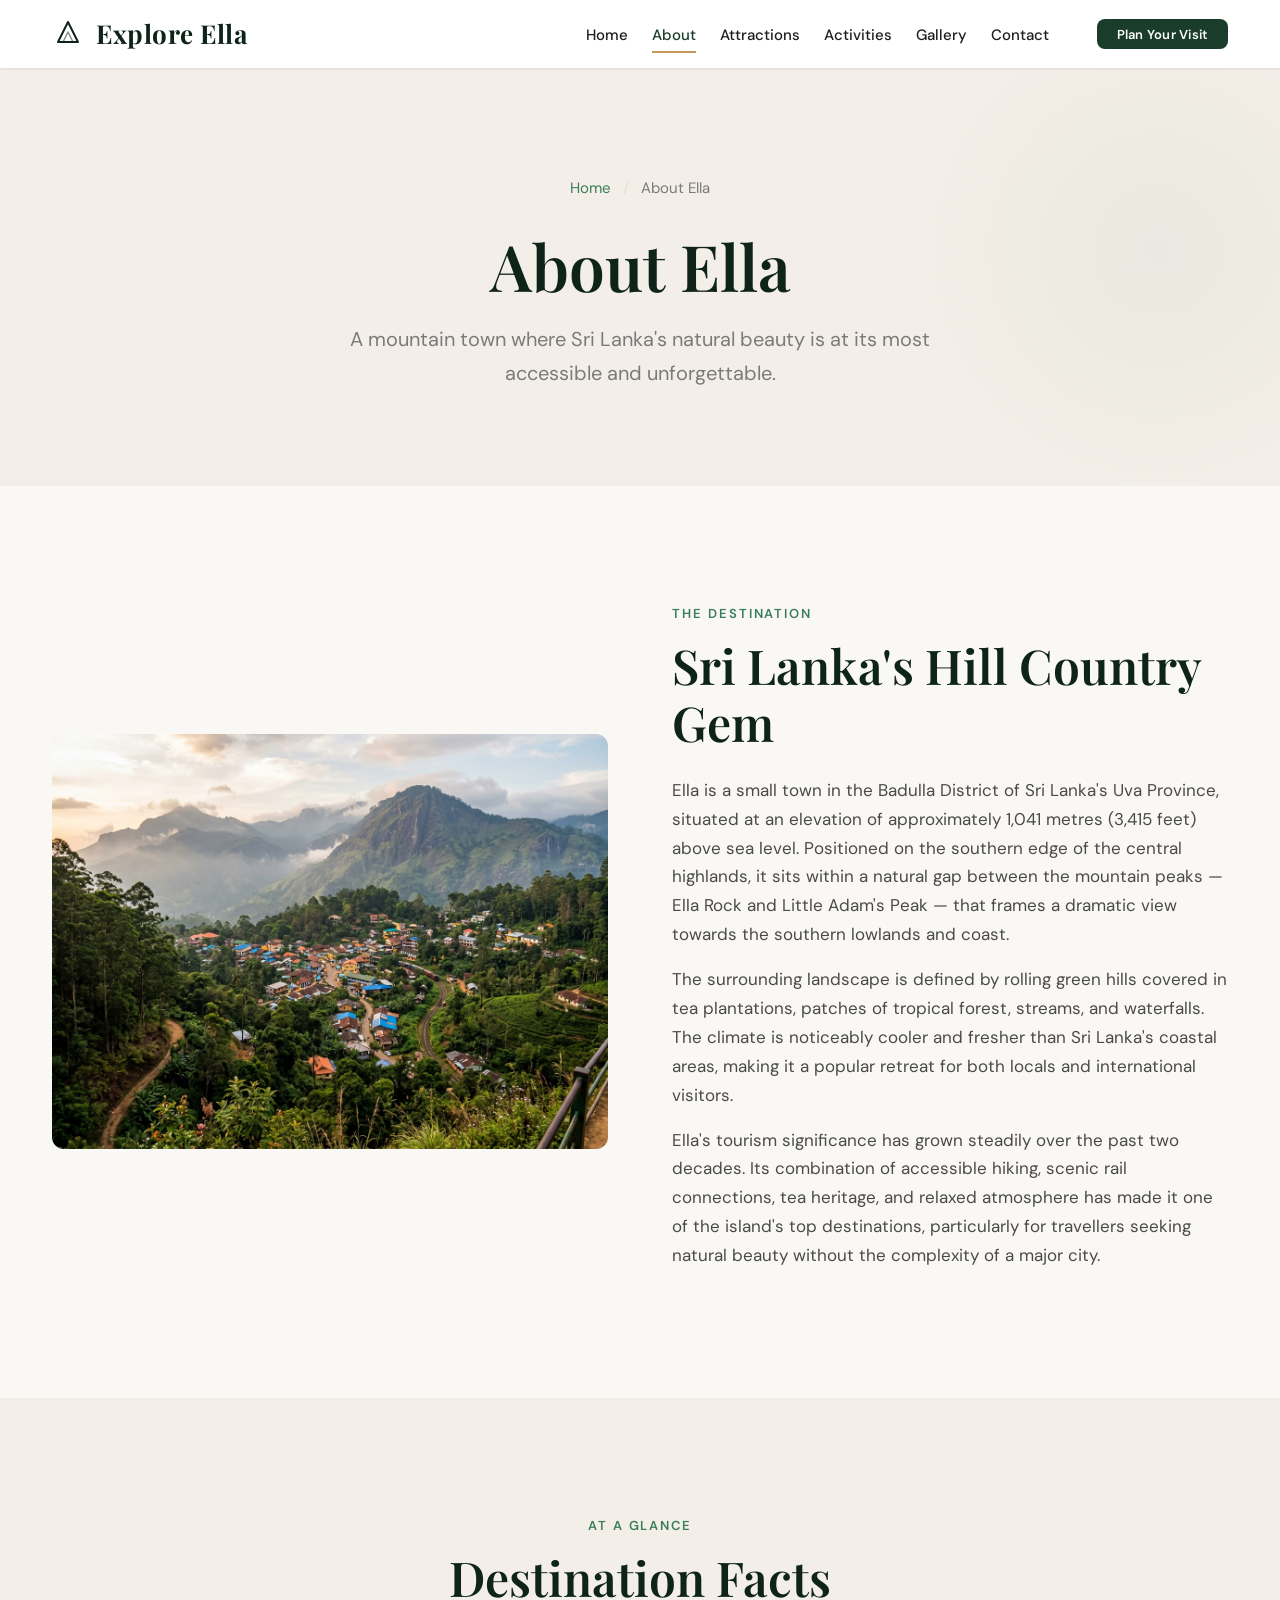
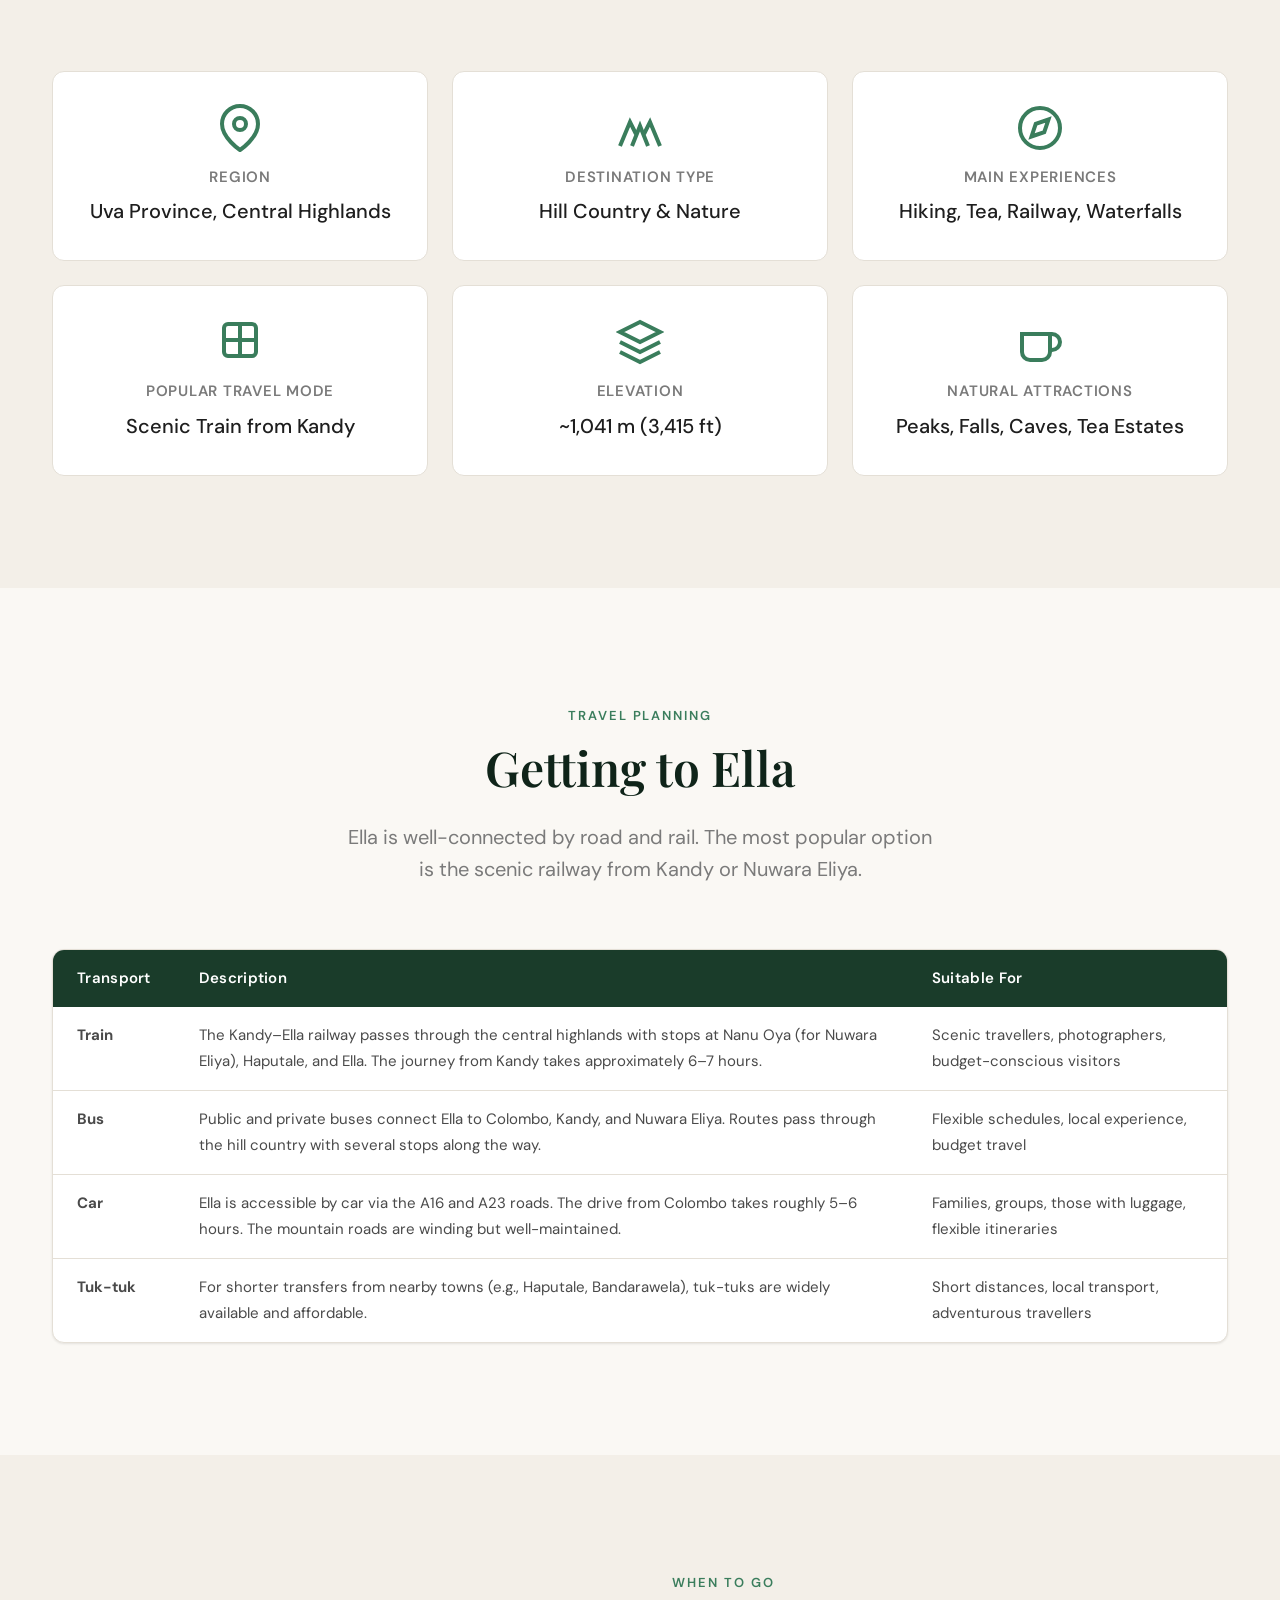
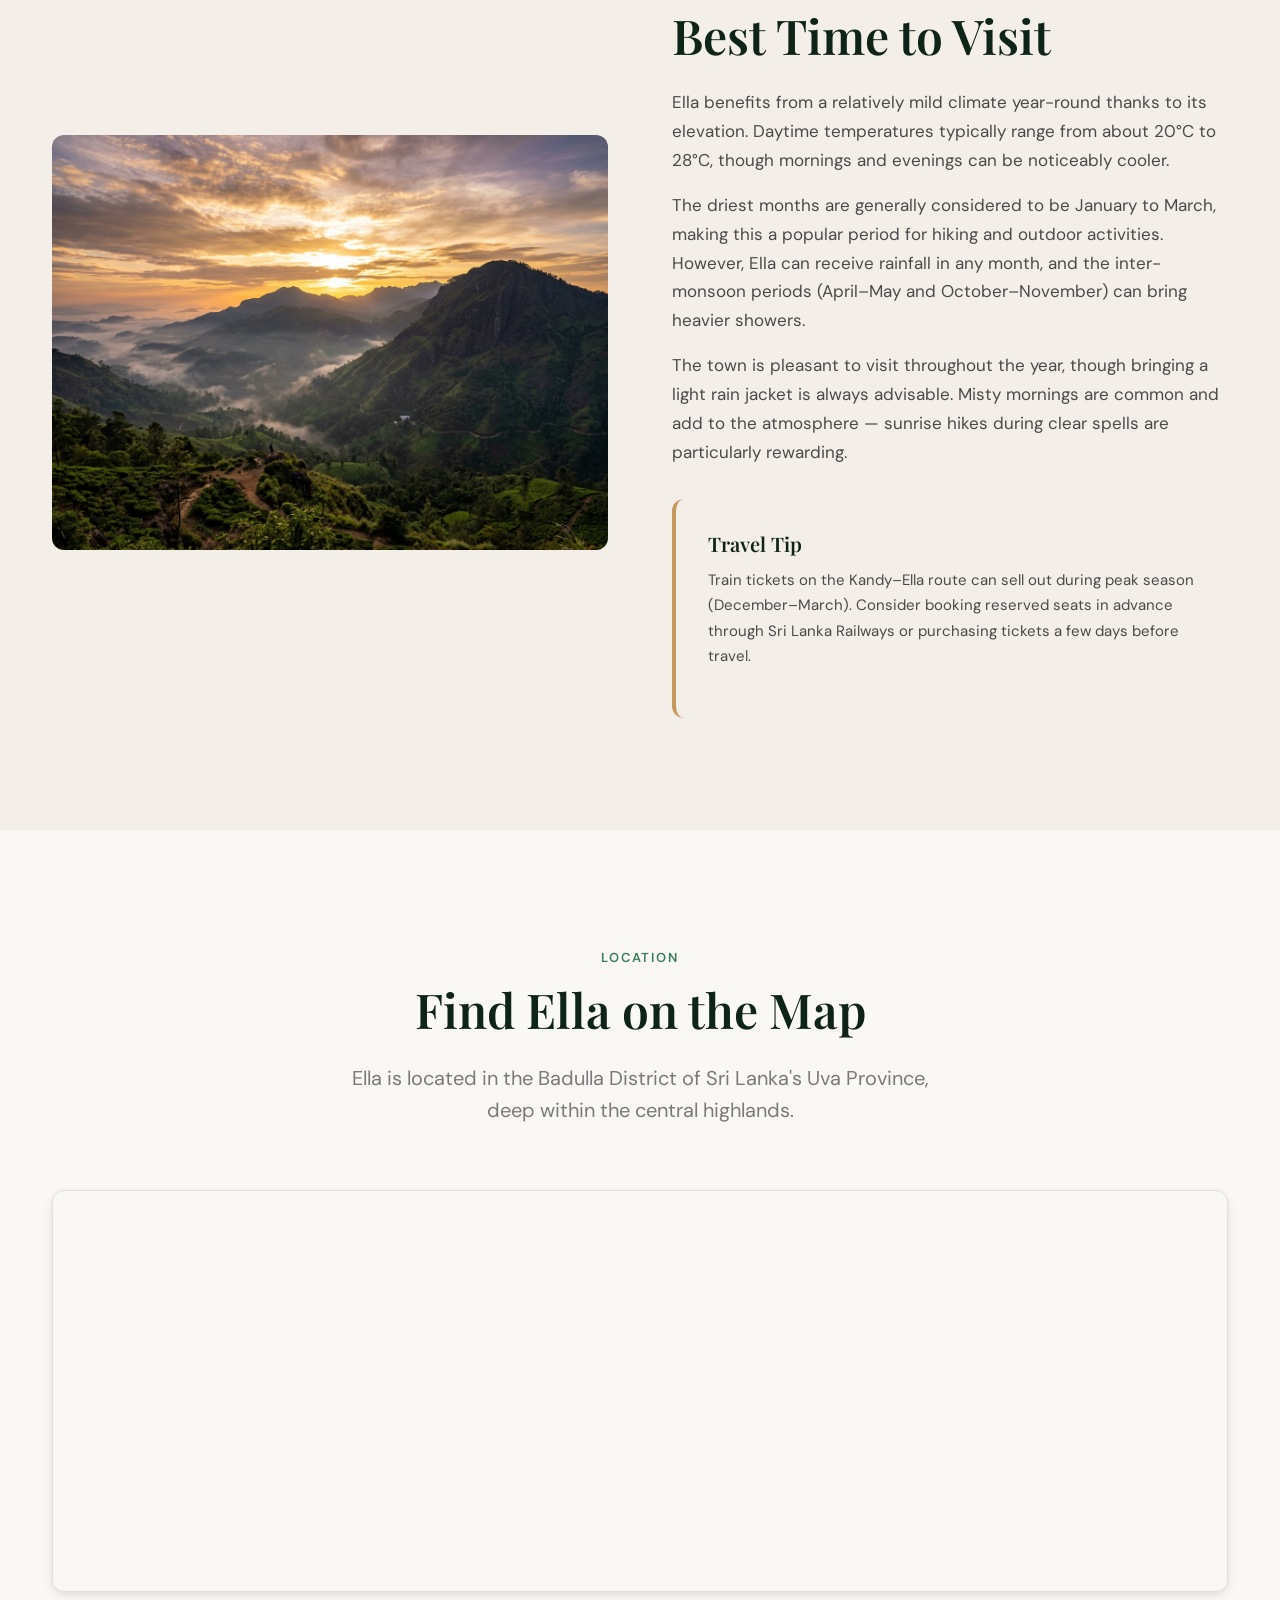
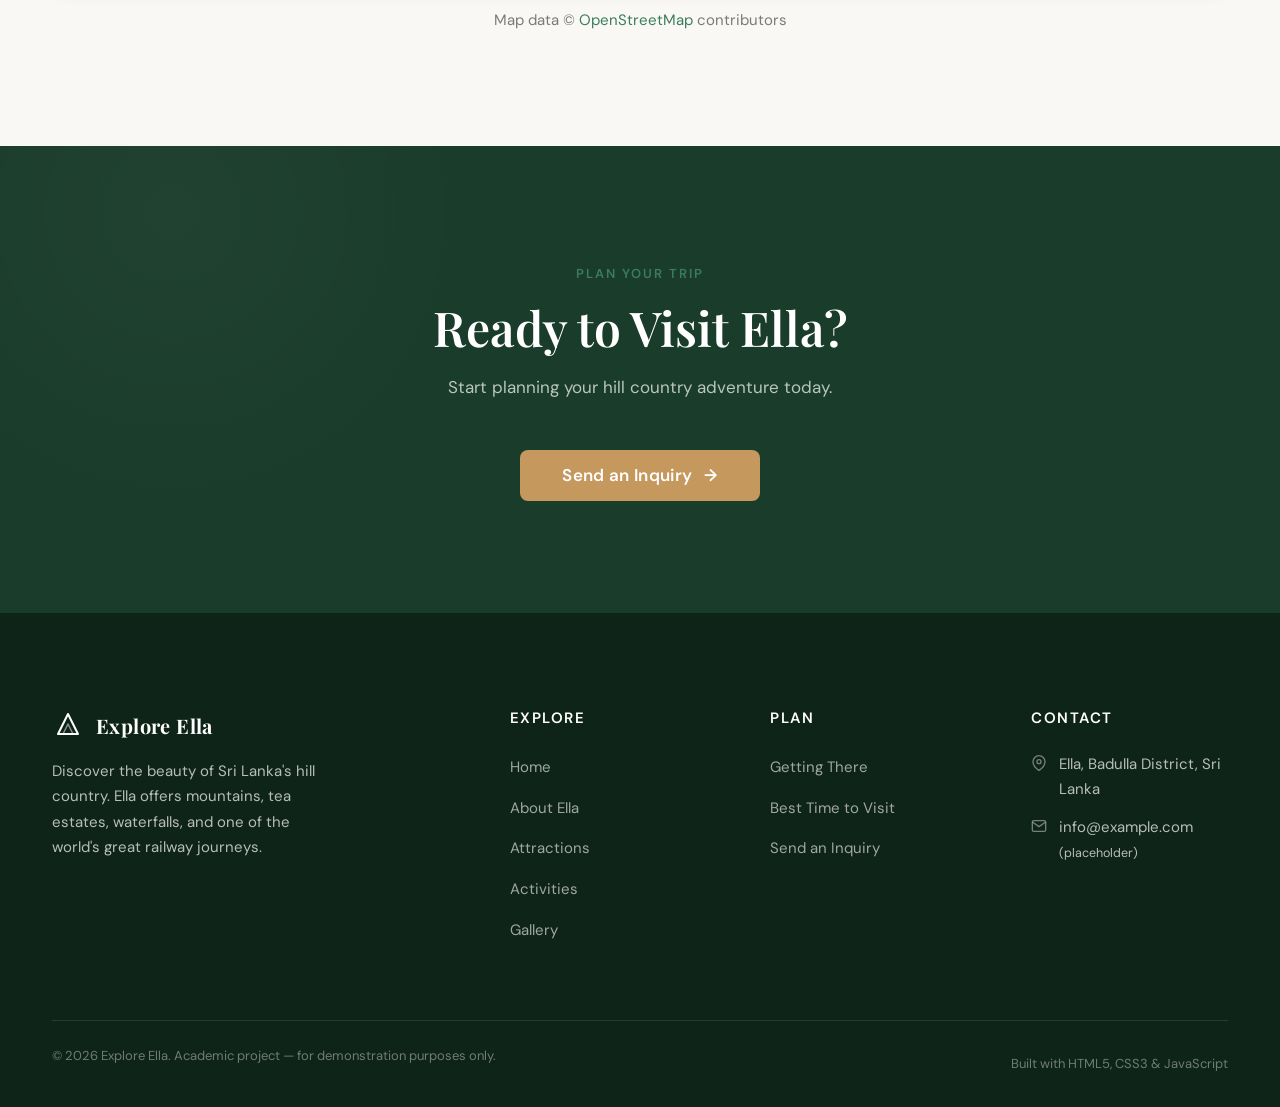
==== about.html @ 0f6ba139 "final" ====
<!DOCTYPE html>
<html lang="en">
<head>
    <meta charset="UTF-8">
    <meta name="viewport" content="width=device-width, initial-scale=1.0">
    <title>About Ella — Explore Ella</title>
    <meta name="description" content="Learn about Ella, Sri Lanka — its location in the central highlands, climate, how to get there, and what makes it one of Sri Lanka's most popular hill country destinations.">
    <meta property="og:title" content="About Ella — Explore Ella">
    <meta property="og:description" content="Discover the charm of Ella, a mountain town in Sri Lanka's Badulla District known for its tea estates, panoramic views, and rich cultural heritage.">
    <meta property="og:type" content="website">
    <link rel="icon" href="assets/favicon.svg" type="image/svg+xml">
    <link rel="stylesheet" href="css/style.css">
    <link rel="stylesheet" href="css/responsive.css">
</head>
<body>

    <a href="#main-content" class="skip-link">Skip to main content</a>

    <!-- ========== HEADER ========== -->
    <header class="site-header page-header" id="site-header">
        <div class="container">
            <div class="header-inner">
                <a href="index.html" class="logo" aria-label="Explore Ella — Home">
                    <svg class="logo-icon" viewBox="0 0 32 32" fill="none" xmlns="http://www.w3.org/2000/svg" aria-hidden="true">
                        <path d="M16 4L6 24h20L16 4z" stroke="currentColor" stroke-width="2" stroke-linejoin="round" fill="none"/>
                        <path d="M11 24l5-10 5 10" stroke="currentColor" stroke-width="1.5" stroke-linejoin="round" fill="none" opacity="0.5"/>
                    </svg>
                    Explore Ella
                </a>
                <button class="hamburger" id="hamburger" aria-label="Open menu" aria-expanded="false" aria-controls="main-nav">
                    <span></span><span></span><span></span>
                </button>
                <nav class="main-nav" id="main-nav" role="navigation" aria-label="Main navigation">
                    <ul class="nav-list">
                        <li><a href="index.html" class="nav-link">Home</a></li>
                        <li><a href="about.html" class="nav-link active">About</a></li>
                        <li><a href="attractions.html" class="nav-link">Attractions</a></li>
                        <li><a href="activities.html" class="nav-link">Activities</a></li>
                        <li><a href="gallery.html" class="nav-link">Gallery</a></li>
                        <li><a href="contact.html" class="nav-link">Contact</a></li>
                    </ul>
                    <div class="header-cta">
                        <a href="contact.html" class="btn btn--primary">Plan Your Visit</a>
                    </div>
                </nav>
                <div class="nav-overlay" id="nav-overlay"></div>
            </div>
        </div>
    </header>

    <!-- ========== PAGE HERO ========== -->
    <section class="page-hero">
        <div class="container">
            <nav class="breadcrumb" aria-label="Breadcrumb">
                <a href="index.html">Home</a>
                <span class="separator" aria-hidden="true">/</span>
                <span aria-current="page">About Ella</span>
            </nav>
            <h1>About Ella</h1>
            <p>A mountain town where Sri Lanka's natural beauty is at its most accessible and unforgettable.</p>
        </div>
    </section>

    <!-- ========== MAIN CONTENT ========== -->
    <main id="main-content">

        <!-- Introduction -->
        <section class="section" id="about-intro">
            <div class="container">
                <div class="split reveal">
                    <div class="split-image">
                        <img src="images/gallery/ella-town.jpg" alt="Ella town with colourful rooftops nestled among green hills and mountains" loading="lazy">
                    </div>
                    <div class="split-content">
                        <span class="section-label">The Destination</span>
                        <h2 class="section-title">Sri Lanka's Hill Country Gem</h2>
                        <p>Ella is a small town in the Badulla District of Sri Lanka's Uva Province, situated at an elevation of approximately 1,041 metres (3,415 feet) above sea level. Positioned on the southern edge of the central highlands, it sits within a natural gap between the mountain peaks — Ella Rock and Little Adam's Peak — that frames a dramatic view towards the southern lowlands and coast.</p>
                        <p>The surrounding landscape is defined by rolling green hills covered in tea plantations, patches of tropical forest, streams, and waterfalls. The climate is noticeably cooler and fresher than Sri Lanka's coastal areas, making it a popular retreat for both locals and international visitors.</p>
                        <p>Ella's tourism significance has grown steadily over the past two decades. Its combination of accessible hiking, scenic rail connections, tea heritage, and relaxed atmosphere has made it one of the island's top destinations, particularly for travellers seeking natural beauty without the complexity of a major city.</p>
                    </div>
                </div>
            </div>
        </section>

        <!-- Destination Facts -->
        <section class="section section--alt" id="facts">
            <div class="container">
                <div class="section-header reveal">
                    <span class="section-label">At a Glance</span>
                    <h2 class="section-title">Destination Facts</h2>
                </div>
                <div class="info-grid reveal">
                    <div class="info-card">
                        <div class="info-icon">
                            <svg viewBox="0 0 24 24" fill="none" stroke="currentColor" stroke-width="2" aria-hidden="true"><path d="M21 10c0 7-9 13-9 13s-9-6-9-13a9 9 0 0118 0z"/><circle cx="12" cy="10" r="3"/></svg>
                        </div>
                        <h4>Region</h4>
                        <p>Uva Province, Central Highlands</p>
                    </div>
                    <div class="info-card">
                        <div class="info-icon">
                            <svg viewBox="0 0 24 24" fill="none" stroke="currentColor" stroke-width="2" aria-hidden="true"><path d="M8 21l4-10 4 10"/><path d="M2 21l5-12 3 6"/><path d="M14 15l3-6 5 12"/></svg>
                        </div>
                        <h4>Destination Type</h4>
                        <p>Hill Country &amp; Nature</p>
                    </div>
                    <div class="info-card">
                        <div class="info-icon">
                            <svg viewBox="0 0 24 24" fill="none" stroke="currentColor" stroke-width="2" aria-hidden="true"><circle cx="12" cy="12" r="10"/><polygon points="16.24 7.76 14.12 14.12 7.76 16.24 9.88 9.88 16.24 7.76"/></svg>
                        </div>
                        <h4>Main Experiences</h4>
                        <p>Hiking, Tea, Railway, Waterfalls</p>
                    </div>
                    <div class="info-card">
                        <div class="info-icon">
                            <svg viewBox="0 0 24 24" fill="none" stroke="currentColor" stroke-width="2" aria-hidden="true"><rect x="4" y="3" width="16" height="16" rx="2"/><path d="M4 11h16"/><path d="M12 3v16"/></svg>
                        </div>
                        <h4>Popular Travel Mode</h4>
                        <p>Scenic Train from Kandy</p>
                    </div>
                    <div class="info-card">
                        <div class="info-icon">
                            <svg viewBox="0 0 24 24" fill="none" stroke="currentColor" stroke-width="2" aria-hidden="true"><path d="M12 2L2 7l10 5 10-5-10-5z"/><path d="M2 17l10 5 10-5"/><path d="M2 12l10 5 10-5"/></svg>
                        </div>
                        <h4>Elevation</h4>
                        <p>~1,041 m (3,415 ft)</p>
                    </div>
                    <div class="info-card">
                        <div class="info-icon">
                            <svg viewBox="0 0 24 24" fill="none" stroke="currentColor" stroke-width="2" aria-hidden="true"><path d="M17 8h1a4 4 0 110 8h-1"/><path d="M3 8h14v9a4 4 0 01-4 4H7a4 4 0 01-4-4V8z"/></svg>
                        </div>
                        <h4>Natural Attractions</h4>
                        <p>Peaks, Falls, Caves, Tea Estates</p>
                    </div>
                </div>
            </div>
        </section>

        <!-- Getting to Ella -->
        <section class="section" id="getting-there">
            <div class="container">
                <div class="section-header reveal">
                    <span class="section-label">Travel Planning</span>
                    <h2 class="section-title">Getting to Ella</h2>
                    <p class="section-subtitle">Ella is well-connected by road and rail. The most popular option is the scenic railway from Kandy or Nuwara Eliya.</p>
                </div>

                <div class="table-responsive reveal">
                    <div class="data-table">
                        <table>
                            <thead>
                                <tr>
                                    <th scope="col">Transport</th>
                                    <th scope="col">Description</th>
                                    <th scope="col">Suitable For</th>
                                </tr>
                            </thead>
                            <tbody>
                                <tr>
                                    <td><strong>Train</strong></td>
                                    <td>The Kandy–Ella railway passes through the central highlands with stops at Nanu Oya (for Nuwara Eliya), Haputale, and Ella. The journey from Kandy takes approximately 6–7 hours.</td>
                                    <td>Scenic travellers, photographers, budget-conscious visitors</td>
                                </tr>
                                <tr>
                                    <td><strong>Bus</strong></td>
                                    <td>Public and private buses connect Ella to Colombo, Kandy, and Nuwara Eliya. Routes pass through the hill country with several stops along the way.</td>
                                    <td>Flexible schedules, local experience, budget travel</td>
                                </tr>
                                <tr>
                                    <td><strong>Car</strong></td>
                                    <td>Ella is accessible by car via the A16 and A23 roads. The drive from Colombo takes roughly 5–6 hours. The mountain roads are winding but well-maintained.</td>
                                    <td>Families, groups, those with luggage, flexible itineraries</td>
                                </tr>
                                <tr>
                                    <td><strong>Tuk-tuk</strong></td>
                                    <td>For shorter transfers from nearby towns (e.g., Haputale, Bandarawela), tuk-tuks are widely available and affordable.</td>
                                    <td>Short distances, local transport, adventurous travellers</td>
                                </tr>
                            </tbody>
                        </table>
                    </div>
                </div>
            </div>
        </section>

        <!-- Best Time to Visit -->
        <section class="section section--alt" id="best-time">
            <div class="container">
                <div class="split reveal">
                    <div class="split-image">
                        <img src="images/gallery/sunrise.jpg" alt="Golden sunrise over the misty mountains of Ella" loading="lazy">
                    </div>
                    <div class="split-content">
                        <span class="section-label">When to Go</span>
                        <h2 class="section-title">Best Time to Visit</h2>
                        <p>Ella benefits from a relatively mild climate year-round thanks to its elevation. Daytime temperatures typically range from about 20°C to 28°C, though mornings and evenings can be noticeably cooler.</p>
                        <p>The driest months are generally considered to be January to March, making this a popular period for hiking and outdoor activities. However, Ella can receive rainfall in any month, and the inter-monsoon periods (April–May and October–November) can bring heavier showers.</p>
                        <p>The town is pleasant to visit throughout the year, though bringing a light rain jacket is always advisable. Misty mornings are common and add to the atmosphere — sunrise hikes during clear spells are particularly rewarding.</p>

                        <aside class="aside-box" style="margin-top: var(--space-xl);">
                            <h4>Travel Tip</h4>
                            <p>Train tickets on the Kandy–Ella route can sell out during peak season (December–March). Consider booking reserved seats in advance through Sri Lanka Railways or purchasing tickets a few days before travel.</p>
                        </aside>
                    </div>
                </div>
            </div>
        </section>

        <!-- Map Section -->
        <section class="section" id="map">
            <div class="container">
                <div class="section-header reveal">
                    <span class="section-label">Location</span>
                    <h2 class="section-title">Find Ella on the Map</h2>
                    <p class="section-subtitle">Ella is located in the Badulla District of Sri Lanka's Uva Province, deep within the central highlands.</p>
                </div>
                <div class="map-container reveal" role="img" aria-label="Interactive map showing the location of Ella, Sri Lanka">
                    <iframe
                        src="https://www.openstreetmap.org/export/embed.html?bbox=81.02%2C6.84%2C81.08%2C6.90&layer=mapnik&marker=6.8667%2C81.0466"
                        title="OpenStreetMap showing Ella, Sri Lanka"
                        loading="lazy"
                        allowfullscreen>
                    </iframe>
                </div>
                <p class="text-center" style="margin-top: var(--space-md); color: var(--color-muted); font-size: var(--fs-sm);">
                    Map data &copy; <a href="https://www.openstreetmap.org/copyright" target="_blank" rel="noopener noreferrer" style="color: var(--color-secondary);">OpenStreetMap</a> contributors
                </p>
            </div>
        </section>

        <!-- CTA -->
        <section class="section cta-section">
            <div class="container reveal">
                <span class="section-label">Plan Your Trip</span>
                <h2>Ready to Visit Ella?</h2>
                <p>Start planning your hill country adventure today.</p>
                <a href="contact.html" class="btn btn--accent btn--lg">Send an Inquiry <span class="arrow" aria-hidden="true">→</span></a>
            </div>
        </section>

    </main>

    <!-- ========== FOOTER ========== -->
    <footer class="site-footer" id="site-footer">
        <div class="container">
            <div class="footer-grid">
                <div class="footer-brand">
                    <a href="index.html" class="logo" aria-label="Explore Ella — Home">
                        <svg class="logo-icon" viewBox="0 0 32 32" fill="none" xmlns="http://www.w3.org/2000/svg" aria-hidden="true"><path d="M16 4L6 24h20L16 4z" stroke="currentColor" stroke-width="2" stroke-linejoin="round" fill="none"/><path d="M11 24l5-10 5 10" stroke="currentColor" stroke-width="1.5" stroke-linejoin="round" fill="none" opacity="0.5"/></svg>
                        Explore Ella
                    </a>
                    <p>Discover the beauty of Sri Lanka's hill country. Ella offers mountains, tea estates, waterfalls, and one of the world's great railway journeys.</p>
                </div>
                <div class="footer-nav">
                    <h4 class="footer-heading">Explore</h4>
                    <ul class="footer-links">
                        <li><a href="index.html">Home</a></li>
                        <li><a href="about.html">About Ella</a></li>
                        <li><a href="attractions.html">Attractions</a></li>
                        <li><a href="activities.html">Activities</a></li>
                        <li><a href="gallery.html">Gallery</a></li>
                    </ul>
                </div>
                <div class="footer-nav">
                    <h4 class="footer-heading">Plan</h4>
                    <ul class="footer-links">
                        <li><a href="about.html#getting-there">Getting There</a></li>
                        <li><a href="about.html#best-time">Best Time to Visit</a></li>
                        <li><a href="contact.html">Send an Inquiry</a></li>
                    </ul>
                </div>
                <div class="footer-contact-section">
                    <h4 class="footer-heading">Contact</h4>
                    <ul class="footer-contact">
                        <li>
                            <svg viewBox="0 0 24 24" fill="none" stroke="currentColor" stroke-width="2" aria-hidden="true"><path d="M21 10c0 7-9 13-9 13s-9-6-9-13a9 9 0 0118 0z"/><circle cx="12" cy="10" r="3"/></svg>
                            <span>Ella, Badulla District, Sri Lanka</span>
                        </li>
                        <li>
                            <svg viewBox="0 0 24 24" fill="none" stroke="currentColor" stroke-width="2" aria-hidden="true"><path d="M4 4h16c1.1 0 2 .9 2 2v12c0 1.1-.9 2-2 2H4c-1.1 0-2-.9-2-2V6c0-1.1.9-2 2-2z"/><polyline points="22,6 12,13 2,6"/></svg>
                            <span>info@example.com <br><small>(placeholder)</small></span>
                        </li>
                    </ul>
                </div>
            </div>
            <div class="footer-bottom">
                <p>&copy; <span id="current-year"></span> Explore Ella. Academic project — for demonstration purposes only.</p>
                <p>Built with HTML5, CSS3 &amp; JavaScript</p>
            </div>
        </div>
    </footer>

    <script src="js/script.js"></script>
</body>
</html>
---- css/style.css ----
/* ========================================
   EXPLORE ELLA — Design System & Styles
   A premium tourism website for Ella, Sri Lanka
   ======================================== */

/* --- Google Fonts --- */
@import url('https://fonts.googleapis.com/css2?family=DM+Sans:ital,opsz,wght@0,9..40,300;0,9..40,400;0,9..40,500;0,9..40,600;0,9..40,700;1,9..40,400&family=Playfair+Display:wght@400;500;600;700&display=swap');

/* --- Design Tokens --- */
:root {
    /* Colors — Sri Lankan nature palette */
    --color-primary: #1a3c2a;
    --color-primary-light: #2d5e42;
    --color-primary-dark: #0f2419;
    --color-secondary: #3a7d5c;
    --color-accent: #c5985e;
    --color-accent-light: #dbb88a;
    --color-background: #faf8f4;
    --color-surface: #ffffff;
    --color-surface-alt: #f3efe8;
    --color-text: #1e1e1e;
    --color-text-light: #4a4a4a;
    --color-muted: #7a7a7a;
    --color-border: #e4dfd6;
    --color-hero-overlay: rgba(15, 36, 25, 0.55);
    --color-dark-section: #1a2e23;
    --color-success: #2d8659;
    --color-error: #c0392b;

    /* Typography */
    --font-body: 'DM Sans', -apple-system, BlinkMacSystemFont, 'Segoe UI', sans-serif;
    --font-display: 'Playfair Display', Georgia, 'Times New Roman', serif;

    /* Font Sizes — fluid scale */
    --fs-xs: clamp(0.75rem, 0.7rem + 0.25vw, 0.8125rem);
    --fs-sm: clamp(0.8125rem, 0.76rem + 0.27vw, 0.9375rem);
    --fs-base: clamp(0.9375rem, 0.88rem + 0.3vw, 1.0625rem);
    --fs-md: clamp(1.0625rem, 0.98rem + 0.4vw, 1.25rem);
    --fs-lg: clamp(1.25rem, 1.1rem + 0.75vw, 1.625rem);
    --fs-xl: clamp(1.5rem, 1.2rem + 1.5vw, 2.25rem);
    --fs-2xl: clamp(1.875rem, 1.4rem + 2.3vw, 3rem);
    --fs-3xl: clamp(2.25rem, 1.6rem + 3.2vw, 4rem);
    --fs-hero: clamp(2.5rem, 1.8rem + 3.5vw, 5rem);

    /* Spacing */
    --space-xs: 0.5rem;
    --space-sm: 0.75rem;
    --space-md: 1rem;
    --space-lg: 1.5rem;
    --space-xl: 2rem;
    --space-2xl: 3rem;
    --space-3xl: 4rem;
    --space-4xl: 6rem;
    --space-section: clamp(4rem, 3rem + 5vw, 8rem);

    /* Layout */
    --container-max: 1240px;
    --container-narrow: 800px;
    --header-height: 80px;

    /* Borders & Radius */
    --radius-sm: 4px;
    --radius-md: 8px;
    --radius-lg: 12px;
    --radius-xl: 20px;
    --radius-full: 50%;

    /* Shadows */
    --shadow-sm: 0 1px 3px rgba(0,0,0,0.06), 0 1px 2px rgba(0,0,0,0.04);
    --shadow-md: 0 4px 12px rgba(0,0,0,0.07), 0 2px 4px rgba(0,0,0,0.04);
    --shadow-lg: 0 10px 30px rgba(0,0,0,0.08), 0 4px 8px rgba(0,0,0,0.04);
    --shadow-xl: 0 20px 50px rgba(0,0,0,0.1), 0 8px 16px rgba(0,0,0,0.05);

    /* Transitions */
    --transition-fast: 0.15s ease;
    --transition-base: 0.3s ease;
    --transition-slow: 0.5s ease;
}

/* --- Reset & Base --- */
*,
*::before,
*::after {
    box-sizing: border-box;
    margin: 0;
    padding: 0;
}

html {
    scroll-behavior: smooth;
    -webkit-text-size-adjust: 100%;
}

body {
    font-family: var(--font-body);
    font-size: var(--fs-base);
    line-height: 1.7;
    color: var(--color-text);
    background-color: var(--color-background);
    -webkit-font-smoothing: antialiased;
    -moz-osx-font-smoothing: grayscale;
    overflow-x: hidden;
}

img {
    max-width: 100%;
    height: auto;
    display: block;
}

a {
    color: inherit;
    text-decoration: none;
    transition: color var(--transition-fast);
}

ul, ol {
    list-style: none;
}

button {
    font: inherit;
    cursor: pointer;
    border: none;
    background: none;
    color: inherit;
}

input, select, textarea {
    font: inherit;
    color: inherit;
}

table {
    border-collapse: collapse;
    width: 100%;
}

/* Focus styles */
:focus-visible {
    outline: 2px solid var(--color-secondary);
    outline-offset: 3px;
    border-radius: var(--radius-sm);
}

/* Skip to content link */
.skip-link {
    position: absolute;
    top: -100%;
    left: var(--space-md);
    background: var(--color-primary);
    color: #fff;
    padding: var(--space-sm) var(--space-lg);
    border-radius: var(--radius-md);
    z-index: 10000;
    font-weight: 600;
    transition: top var(--transition-fast);
}

.skip-link:focus {
    top: var(--space-md);
}

/* --- Layout Utilities --- */
.container {
    max-width: var(--container-max);
    margin: 0 auto;
    padding: 0 var(--space-xl);
}

.container--narrow {
    max-width: var(--container-narrow);
}

.section {
    padding: var(--space-section) 0;
}

.section--dark {
    background-color: var(--color-dark-section);
    color: #fff;
}

.section--alt {
    background-color: var(--color-surface-alt);
}

.section-label {
    display: inline-block;
    font-size: var(--fs-xs);
    font-weight: 600;
    letter-spacing: 0.15em;
    text-transform: uppercase;
    color: var(--color-secondary);
    margin-bottom: var(--space-sm);
}

.section--dark .section-label {
    color: var(--color-accent-light);
}

.section-title {
    font-family: var(--font-display);
    font-size: var(--fs-2xl);
    font-weight: 600;
    line-height: 1.2;
    margin-bottom: var(--space-lg);
    color: var(--color-primary-dark);
}

.section--dark .section-title {
    color: #fff;
}

.section-subtitle {
    font-size: var(--fs-md);
    color: var(--color-muted);
    max-width: 600px;
    line-height: 1.6;
}

.section--dark .section-subtitle {
    color: rgba(255,255,255,0.7);
}

.section-header {
    text-align: center;
    margin-bottom: var(--space-3xl);
}

.section-header .section-subtitle {
    margin: 0 auto;
}

/* --- Typography --- */
h1, h2, h3, h4, h5, h6 {
    font-family: var(--font-display);
    font-weight: 600;
    line-height: 1.25;
    color: var(--color-primary-dark);
}

h1 { font-size: var(--fs-3xl); }
h2 { font-size: var(--fs-2xl); }
h3 { font-size: var(--fs-xl); }
h4 { font-size: var(--fs-lg); }

p {
    margin-bottom: var(--space-md);
}

p:last-child {
    margin-bottom: 0;
}

.text-center { text-align: center; }

/* --- Buttons --- */
.btn {
    display: inline-flex;
    align-items: center;
    justify-content: center;
    gap: var(--space-sm);
    padding: 0.85em 2em;
    font-size: var(--fs-sm);
    font-weight: 600;
    letter-spacing: 0.02em;
    border-radius: var(--radius-md);
    transition: all var(--transition-base);
    white-space: nowrap;
    text-align: center;
    line-height: 1;
}

.btn--primary {
    background-color: var(--color-primary);
    color: #fff;
}

.btn--primary:hover,
.btn--primary:focus-visible {
    background-color: var(--color-primary-light);
    transform: translateY(-1px);
    box-shadow: var(--shadow-md);
}

.btn--secondary {
    background-color: transparent;
    color: #fff;
    border: 1.5px solid rgba(255,255,255,0.5);
}

.btn--secondary:hover,
.btn--secondary:focus-visible {
    background-color: rgba(255,255,255,0.12);
    border-color: #fff;
}

.btn--outline {
    background-color: transparent;
    color: var(--color-primary);
    border: 1.5px solid var(--color-primary);
}

.btn--outline:hover,
.btn--outline:focus-visible {
    background-color: var(--color-primary);
    color: #fff;
    transform: translateY(-1px);
    box-shadow: var(--shadow-md);
}

.btn--accent {
    background-color: var(--color-accent);
    color: #fff;
}

.btn--accent:hover,
.btn--accent:focus-visible {
    background-color: var(--color-accent-light);
    color: var(--color-primary-dark);
    transform: translateY(-1px);
}

.btn--lg {
    padding: 1em 2.5em;
    font-size: var(--fs-base);
}

.btn-group {
    display: flex;
    gap: var(--space-md);
    flex-wrap: wrap;
}

/* Arrow icon in button */
.btn .arrow {
    transition: transform var(--transition-fast);
}

.btn:hover .arrow {
    transform: translateX(3px);
}

/* ========================================
   HEADER / NAVIGATION
   ======================================== */

.site-header {
    position: fixed;
    top: 0;
    left: 0;
    right: 0;
    z-index: 1000;
    padding: var(--space-lg) 0;
    transition: all var(--transition-base);
}

.site-header.scrolled {
    background-color: rgba(255, 255, 255, 0.97);
    backdrop-filter: blur(10px);
    -webkit-backdrop-filter: blur(10px);
    padding: var(--space-sm) 0;
    box-shadow: var(--shadow-sm);
}

.header-inner {
    display: flex;
    align-items: center;
    justify-content: space-between;
}

/* Logo */
.logo {
    display: flex;
    align-items: center;
    gap: var(--space-sm);
    font-family: var(--font-display);
    font-size: var(--fs-lg);
    font-weight: 700;
    color: #fff;
    letter-spacing: 0.02em;
    z-index: 1001;
}

.logo-icon {
    width: 32px;
    height: 32px;
}

.scrolled .logo {
    color: var(--color-primary-dark);
}

/* Page header - for non-home pages */
.page-header .logo {
    color: var(--color-primary-dark);
}

.page-header {
    background-color: rgba(255, 255, 255, 0.97);
    backdrop-filter: blur(10px);
    padding: var(--space-sm) 0;
    box-shadow: var(--shadow-sm);
}

.page-header .nav-link {
    color: var(--color-text);
}

.page-header .nav-link:hover,
.page-header .nav-link.active {
    color: var(--color-primary);
}

.page-header .hamburger span {
    background-color: var(--color-text);
}

.page-header .header-cta .btn--primary {
    background-color: var(--color-primary);
}

/* Navigation */
.main-nav {
    display: flex;
    align-items: center;
    gap: var(--space-xl);
}

.nav-list {
    display: flex;
    gap: var(--space-lg);
    align-items: center;
}

.nav-link {
    font-size: var(--fs-sm);
    font-weight: 500;
    color: rgba(255,255,255,0.85);
    transition: color var(--transition-fast);
    position: relative;
    padding: var(--space-xs) 0;
}

.nav-link::after {
    content: '';
    position: absolute;
    bottom: 0;
    left: 0;
    width: 0;
    height: 2px;
    background-color: var(--color-accent);
    transition: width var(--transition-base);
}

.nav-link:hover::after,
.nav-link.active::after {
    width: 100%;
}

.nav-link:hover,
.nav-link.active {
    color: #fff;
}

.scrolled .nav-link {
    color: var(--color-text);
}

.scrolled .nav-link:hover,
.scrolled .nav-link.active {
    color: var(--color-primary);
}

.scrolled .nav-link::after {
    background-color: var(--color-primary);
}

/* Header CTA */
.header-cta {
    margin-left: var(--space-md);
}

.header-cta .btn--primary {
    padding: 0.65em 1.5em;
    font-size: var(--fs-xs);
}

/* Hamburger */
.hamburger {
    display: none;
    flex-direction: column;
    gap: 5px;
    width: 28px;
    padding: 4px 0;
    z-index: 1001;
    background: none;
    border: none;
    cursor: pointer;
}

.hamburger span {
    display: block;
    width: 100%;
    height: 2px;
    background-color: #fff;
    border-radius: 2px;
    transition: all var(--transition-base);
    transform-origin: center;
}

.scrolled .hamburger span {
    background-color: var(--color-text);
}

.hamburger.active span:nth-child(1) {
    transform: rotate(45deg) translate(5px, 5px);
}

.hamburger.active span:nth-child(2) {
    opacity: 0;
}

.hamburger.active span:nth-child(3) {
    transform: rotate(-45deg) translate(5px, -5px);
}

/* Mobile overlay */
.nav-overlay {
    display: none;
}

/* ========================================
   HERO SECTION
   ======================================== */

.hero {
    position: relative;
    min-height: 100vh;
    display: flex;
    align-items: center;
    justify-content: center;
    overflow: hidden;
}

.hero-bg {
    position: absolute;
    inset: 0;
    z-index: 0;
}

.hero-bg img {
    width: 100%;
    height: 100%;
    object-fit: cover;
}

.hero-overlay {
    position: absolute;
    inset: 0;
    background: linear-gradient(
        to bottom,
        rgba(15, 36, 25, 0.35) 0%,
        rgba(15, 36, 25, 0.55) 50%,
        rgba(15, 36, 25, 0.75) 100%
    );
    z-index: 1;
}

.hero-content {
    position: relative;
    z-index: 2;
    text-align: center;
    color: #fff;
    max-width: 800px;
    padding: var(--space-xl);
}

.hero-label {
    display: inline-block;
    font-size: var(--fs-xs);
    font-weight: 600;
    letter-spacing: 0.25em;
    text-transform: uppercase;
    color: var(--color-accent-light);
    margin-bottom: var(--space-lg);
    opacity: 0;
    animation: fadeUp 0.8s ease 0.3s forwards;
}

.hero-title {
    font-family: var(--font-display);
    font-size: var(--fs-hero);
    font-weight: 700;
    line-height: 1.1;
    letter-spacing: -0.01em;
    margin-bottom: var(--space-lg);
    color: #fff;
    opacity: 0;
    animation: fadeUp 0.8s ease 0.5s forwards;
}

.hero-tagline {
    font-family: var(--font-display);
    font-size: var(--fs-xl);
    font-weight: 400;
    font-style: italic;
    color: rgba(255,255,255,0.85);
    margin-bottom: var(--space-lg);
    opacity: 0;
    animation: fadeUp 0.8s ease 0.7s forwards;
}

.hero-description {
    font-size: var(--fs-md);
    color: rgba(255,255,255,0.75);
    max-width: 550px;
    margin: 0 auto var(--space-2xl);
    line-height: 1.7;
    opacity: 0;
    animation: fadeUp 0.8s ease 0.9s forwards;
}

.hero .btn-group {
    justify-content: center;
    opacity: 0;
    animation: fadeUp 0.8s ease 1.1s forwards;
}

/* Scroll indicator */
.scroll-indicator {
    position: absolute;
    bottom: 2rem;
    left: 50%;
    transform: translateX(-50%);
    z-index: 2;
    display: flex;
    flex-direction: column;
    align-items: center;
    gap: var(--space-sm);
    color: rgba(255,255,255,0.5);
    font-size: var(--fs-xs);
    letter-spacing: 0.1em;
    text-transform: uppercase;
    opacity: 0;
    animation: fadeUp 0.8s ease 1.4s forwards;
}

.scroll-indicator .scroll-line {
    width: 1px;
    height: 40px;
    background: linear-gradient(to bottom, rgba(255,255,255,0.5), transparent);
    animation: scrollPulse 2s ease infinite;
}

@keyframes scrollPulse {
    0%, 100% { opacity: 0.4; transform: scaleY(1); }
    50% { opacity: 1; transform: scaleY(1.2); }
}

/* Page hero (for inner pages) */
.page-hero {
    padding: calc(var(--header-height) + var(--space-4xl)) 0 var(--space-4xl);
    background-color: var(--color-surface-alt);
    text-align: center;
    position: relative;
    overflow: hidden;
}

.page-hero::before {
    content: '';
    position: absolute;
    top: 0;
    right: -10%;
    width: 500px;
    height: 500px;
    background: radial-gradient(circle, rgba(26,60,42,0.04) 0%, transparent 70%);
    border-radius: var(--radius-full);
}

.page-hero h1 {
    margin-bottom: var(--space-md);
}

.page-hero p {
    font-size: var(--fs-md);
    color: var(--color-muted);
    max-width: 600px;
    margin: 0 auto;
}

/* Breadcrumb */
.breadcrumb {
    display: flex;
    align-items: center;
    justify-content: center;
    gap: var(--space-sm);
    font-size: var(--fs-sm);
    color: var(--color-muted);
    margin-bottom: var(--space-lg);
}

.breadcrumb a {
    color: var(--color-secondary);
}

.breadcrumb a:hover {
    text-decoration: underline;
}

.breadcrumb .separator {
    color: var(--color-border);
}

/* ========================================
   CARDS
   ======================================== */

/* Experience cards (icon + text) */
.experience-grid {
    display: grid;
    grid-template-columns: repeat(4, 1fr);
    gap: var(--space-xl);
}

.experience-card {
    text-align: center;
    padding: var(--space-2xl) var(--space-lg);
    background: var(--color-surface);
    border-radius: var(--radius-lg);
    border: 1px solid var(--color-border);
    transition: all var(--transition-base);
}

.experience-card:hover {
    transform: translateY(-4px);
    box-shadow: var(--shadow-lg);
    border-color: transparent;
}

.experience-card .card-icon {
    width: 56px;
    height: 56px;
    margin: 0 auto var(--space-lg);
    display: flex;
    align-items: center;
    justify-content: center;
    background-color: var(--color-surface-alt);
    border-radius: var(--radius-full);
    color: var(--color-primary);
    transition: all var(--transition-base);
}

.experience-card:hover .card-icon {
    background-color: var(--color-primary);
    color: #fff;
}

.experience-card .card-icon svg {
    width: 24px;
    height: 24px;
}

.experience-card h3 {
    font-size: var(--fs-md);
    margin-bottom: var(--space-sm);
}

.experience-card p {
    font-size: var(--fs-sm);
    color: var(--color-muted);
    line-height: 1.6;
}

/* Attraction cards (image + text) */
.attraction-grid {
    display: grid;
    grid-template-columns: repeat(2, 1fr);
    gap: var(--space-xl);
}

.attraction-card {
    border-radius: var(--radius-lg);
    overflow: hidden;
    background: var(--color-surface);
    box-shadow: var(--shadow-sm);
    transition: all var(--transition-base);
    display: flex;
    flex-direction: column;
}

.attraction-card:hover {
    transform: translateY(-4px);
    box-shadow: var(--shadow-xl);
}

.attraction-card .card-image {
    position: relative;
    height: 260px;
    overflow: hidden;
}

.attraction-card .card-image img {
    width: 100%;
    height: 100%;
    object-fit: cover;
    transition: transform var(--transition-slow);
}

.attraction-card:hover .card-image img {
    transform: scale(1.05);
}

.attraction-card .card-tag {
    position: absolute;
    top: var(--space-md);
    left: var(--space-md);
    background-color: rgba(26,60,42,0.85);
    color: #fff;
    font-size: var(--fs-xs);
    font-weight: 600;
    padding: 4px 12px;
    border-radius: var(--radius-sm);
    letter-spacing: 0.05em;
    text-transform: uppercase;
}

.attraction-card .card-body {
    padding: var(--space-xl);
    flex: 1;
    display: flex;
    flex-direction: column;
}

.attraction-card h3 {
    font-size: var(--fs-lg);
    margin-bottom: var(--space-sm);
}

.attraction-card p {
    font-size: var(--fs-sm);
    color: var(--color-text-light);
    line-height: 1.7;
    flex: 1;
}

.attraction-card .card-link {
    display: inline-flex;
    align-items: center;
    gap: var(--space-xs);
    font-size: var(--fs-sm);
    font-weight: 600;
    color: var(--color-secondary);
    margin-top: var(--space-md);
    transition: gap var(--transition-fast);
}

.attraction-card .card-link:hover {
    gap: var(--space-sm);
    color: var(--color-primary);
}

/* Activity cards */
.activity-grid {
    display: grid;
    grid-template-columns: repeat(3, 1fr);
    gap: var(--space-xl);
}

.activity-card {
    position: relative;
    border-radius: var(--radius-lg);
    overflow: hidden;
    aspect-ratio: 3/4;
    cursor: pointer;
}

.activity-card img {
    width: 100%;
    height: 100%;
    object-fit: cover;
    transition: transform var(--transition-slow);
}

.activity-card:hover img {
    transform: scale(1.08);
}

.activity-card .card-overlay {
    position: absolute;
    inset: 0;
    background: linear-gradient(to top, rgba(0,0,0,0.7) 0%, transparent 60%);
    display: flex;
    flex-direction: column;
    justify-content: flex-end;
    padding: var(--space-xl);
    color: #fff;
    transition: background var(--transition-base);
}

.activity-card:hover .card-overlay {
    background: linear-gradient(to top, rgba(26,60,42,0.85) 0%, rgba(26,60,42,0.2) 60%);
}

.activity-card h3 {
    font-size: var(--fs-lg);
    color: #fff;
    margin-bottom: var(--space-xs);
}

.activity-card p {
    font-size: var(--fs-sm);
    color: rgba(255,255,255,0.8);
    opacity: 0;
    transform: translateY(10px);
    transition: all var(--transition-base);
}

.activity-card:hover p {
    opacity: 1;
    transform: translateY(0);
}

/* ========================================
   SPLIT SECTION (image + text)
   ======================================== */

.split {
    display: grid;
    grid-template-columns: 1fr 1fr;
    gap: var(--space-3xl);
    align-items: center;
}

.split--reverse {
    direction: rtl;
}

.split--reverse > * {
    direction: ltr;
}

.split-image {
    border-radius: var(--radius-lg);
    overflow: hidden;
    position: relative;
}

.split-image img {
    width: 100%;
    height: 100%;
    object-fit: cover;
    min-height: 400px;
}

.split-content h2 {
    margin-bottom: var(--space-lg);
}

.split-content p {
    color: var(--color-text-light);
    margin-bottom: var(--space-md);
}

/* ========================================
   CTA SECTION
   ======================================== */

.cta-section {
    text-align: center;
    background-color: var(--color-primary);
    color: #fff;
    position: relative;
    overflow: hidden;
}

.cta-section::before {
    content: '';
    position: absolute;
    top: -50%;
    left: -10%;
    width: 600px;
    height: 600px;
    background: radial-gradient(circle, rgba(255,255,255,0.03) 0%, transparent 70%);
    border-radius: var(--radius-full);
}

.cta-section h2 {
    color: #fff;
    margin-bottom: var(--space-md);
}

.cta-section p {
    color: rgba(255,255,255,0.7);
    max-width: 500px;
    margin: 0 auto var(--space-2xl);
}

/* ========================================
   GALLERY
   ======================================== */

.gallery-grid {
    display: grid;
    grid-template-columns: repeat(3, 1fr);
    gap: var(--space-md);
}

.gallery-item {
    position: relative;
    border-radius: var(--radius-md);
    overflow: hidden;
    cursor: pointer;
    aspect-ratio: 4/3;
}

.gallery-item--featured {
    grid-column: span 2;
    grid-row: span 2;
    aspect-ratio: auto;
}

.gallery-item img {
    width: 100%;
    height: 100%;
    object-fit: cover;
    transition: transform var(--transition-slow);
}

.gallery-item:hover img {
    transform: scale(1.05);
}

.gallery-item .gallery-caption {
    position: absolute;
    bottom: 0;
    left: 0;
    right: 0;
    padding: var(--space-lg) var(--space-md);
    background: linear-gradient(to top, rgba(0,0,0,0.6), transparent);
    color: #fff;
    transform: translateY(100%);
    transition: transform var(--transition-base);
}

.gallery-item:hover .gallery-caption {
    transform: translateY(0);
}

.gallery-caption h4 {
    font-size: var(--fs-sm);
    font-family: var(--font-body);
    font-weight: 600;
    color: #fff;
    margin-bottom: 2px;
}

.gallery-caption span {
    font-size: var(--fs-xs);
    color: rgba(255,255,255,0.7);
}

/* Gallery filter */
.gallery-filters {
    display: flex;
    justify-content: center;
    gap: var(--space-sm);
    margin-bottom: var(--space-2xl);
    flex-wrap: wrap;
}

.filter-btn {
    padding: var(--space-xs) var(--space-lg);
    font-size: var(--fs-sm);
    font-weight: 500;
    color: var(--color-muted);
    border: 1px solid var(--color-border);
    border-radius: var(--radius-md);
    transition: all var(--transition-fast);
    cursor: pointer;
    background: var(--color-surface);
}

.filter-btn:hover,
.filter-btn.active {
    background-color: var(--color-primary);
    color: #fff;
    border-color: var(--color-primary);
}

/* Lightbox */
.lightbox {
    display: none;
    position: fixed;
    inset: 0;
    z-index: 9999;
    background-color: rgba(0, 0, 0, 0.92);
    align-items: center;
    justify-content: center;
    opacity: 0;
    transition: opacity var(--transition-base);
}

.lightbox.active {
    display: flex;
    opacity: 1;
}

.lightbox-content {
    position: relative;
    max-width: 90vw;
    max-height: 85vh;
}

.lightbox-content img {
    max-width: 90vw;
    max-height: 85vh;
    object-fit: contain;
    border-radius: var(--radius-md);
}

.lightbox-close {
    position: absolute;
    top: var(--space-lg);
    right: var(--space-lg);
    width: 44px;
    height: 44px;
    display: flex;
    align-items: center;
    justify-content: center;
    background: rgba(255,255,255,0.1);
    border-radius: var(--radius-full);
    color: #fff;
    font-size: 1.5rem;
    z-index: 10000;
    transition: background var(--transition-fast);
    border: none;
    cursor: pointer;
}

.lightbox-close:hover {
    background: rgba(255,255,255,0.25);
}

.lightbox-nav {
    position: absolute;
    top: 50%;
    transform: translateY(-50%);
    width: 48px;
    height: 48px;
    display: flex;
    align-items: center;
    justify-content: center;
    background: rgba(255,255,255,0.1);
    border-radius: var(--radius-full);
    color: #fff;
    font-size: 1.2rem;
    transition: background var(--transition-fast);
    border: none;
    cursor: pointer;
}

.lightbox-nav:hover {
    background: rgba(255,255,255,0.25);
}

.lightbox-prev { left: var(--space-lg); }
.lightbox-next { right: var(--space-lg); }

.lightbox-caption {
    position: absolute;
    bottom: var(--space-lg);
    left: 50%;
    transform: translateX(-50%);
    color: rgba(255,255,255,0.8);
    font-size: var(--fs-sm);
    text-align: center;
    max-width: 80%;
}

/* ========================================
   FORMS
   ======================================== */

.form-grid {
    display: grid;
    grid-template-columns: 1fr 1fr;
    gap: var(--space-lg);
}

.form-group {
    display: flex;
    flex-direction: column;
    gap: var(--space-xs);
}

.form-group--full {
    grid-column: 1 / -1;
}

.form-group label {
    font-size: var(--fs-sm);
    font-weight: 500;
    color: var(--color-text);
}

.form-group label .required {
    color: var(--color-error);
    margin-left: 2px;
}

.form-control {
    width: 100%;
    padding: 0.75em 1em;
    font-size: var(--fs-base);
    border: 1.5px solid var(--color-border);
    border-radius: var(--radius-md);
    background-color: var(--color-surface);
    transition: all var(--transition-fast);
    color: var(--color-text);
}

.form-control:focus {
    outline: none;
    border-color: var(--color-secondary);
    box-shadow: 0 0 0 3px rgba(58,125,92,0.12);
}

.form-control.error {
    border-color: var(--color-error);
}

.form-control::placeholder {
    color: var(--color-muted);
}

textarea.form-control {
    resize: vertical;
    min-height: 140px;
}

select.form-control {
    appearance: none;
    background-image: url("data:image/svg+xml,%3Csvg xmlns='http://www.w3.org/2000/svg' width='12' height='8' viewBox='0 0 12 8'%3E%3Cpath fill='%237a7a7a' d='M1.41.59L6 5.17 10.59.59 12 2l-6 6-6-6z'/%3E%3C/svg%3E");
    background-repeat: no-repeat;
    background-position: right 1em center;
    padding-right: 2.5em;
}

.error-message {
    font-size: var(--fs-xs);
    color: var(--color-error);
    display: none;
}

.form-group.has-error .error-message {
    display: block;
}

.form-group.has-error .form-control {
    border-color: var(--color-error);
}

/* Form success */
.form-success {
    display: none;
    text-align: center;
    padding: var(--space-3xl) var(--space-xl);
    background: var(--color-surface);
    border-radius: var(--radius-lg);
    border: 1px solid var(--color-border);
}

.form-success.visible {
    display: block;
}

.form-success .success-icon {
    width: 64px;
    height: 64px;
    margin: 0 auto var(--space-lg);
    background-color: rgba(45,134,89,0.1);
    border-radius: var(--radius-full);
    display: flex;
    align-items: center;
    justify-content: center;
    color: var(--color-success);
}

.form-success h3 {
    margin-bottom: var(--space-sm);
}

.form-success p {
    color: var(--color-muted);
}

.inquiry-summary {
    margin-top: var(--space-xl);
    text-align: left;
    background-color: var(--color-surface-alt);
    padding: var(--space-lg);
    border-radius: var(--radius-md);
}

.inquiry-summary dt {
    font-weight: 600;
    font-size: var(--fs-sm);
    color: var(--color-text);
    margin-top: var(--space-sm);
}

.inquiry-summary dt:first-child {
    margin-top: 0;
}

.inquiry-summary dd {
    font-size: var(--fs-sm);
    color: var(--color-text-light);
    margin-left: 0;
}

/* ========================================
   TABLE
   ======================================== */

.data-table {
    background: var(--color-surface);
    border-radius: var(--radius-lg);
    overflow: hidden;
    box-shadow: var(--shadow-sm);
    border: 1px solid var(--color-border);
}

.data-table table {
    width: 100%;
}

.data-table th {
    background-color: var(--color-primary);
    color: #fff;
    font-weight: 600;
    font-size: var(--fs-sm);
    text-align: left;
    padding: var(--space-md) var(--space-lg);
    letter-spacing: 0.02em;
}

.data-table td {
    padding: var(--space-md) var(--space-lg);
    font-size: var(--fs-sm);
    border-bottom: 1px solid var(--color-border);
    color: var(--color-text-light);
    vertical-align: top;
}

.data-table tr:last-child td {
    border-bottom: none;
}

.data-table tr:hover td {
    background-color: var(--color-surface-alt);
}

/* ========================================
   MAP
   ======================================== */

.map-container {
    border-radius: var(--radius-lg);
    overflow: hidden;
    box-shadow: var(--shadow-md);
    border: 1px solid var(--color-border);
}

.map-container iframe {
    width: 100%;
    height: 400px;
    border: none;
    display: block;
}

/* ========================================
   INFO CARDS / FACTS
   ======================================== */

.info-grid {
    display: grid;
    grid-template-columns: repeat(3, 1fr);
    gap: var(--space-lg);
}

.info-card {
    background: var(--color-surface);
    border: 1px solid var(--color-border);
    border-radius: var(--radius-lg);
    padding: var(--space-xl);
    text-align: center;
    transition: all var(--transition-base);
}

.info-card:hover {
    box-shadow: var(--shadow-md);
    transform: translateY(-2px);
}

.info-card .info-icon {
    width: 48px;
    height: 48px;
    margin: 0 auto var(--space-md);
    color: var(--color-secondary);
}

.info-card h4 {
    font-size: var(--fs-sm);
    font-family: var(--font-body);
    font-weight: 600;
    letter-spacing: 0.05em;
    text-transform: uppercase;
    color: var(--color-muted);
    margin-bottom: var(--space-xs);
}

.info-card p {
    font-size: var(--fs-md);
    font-weight: 500;
    color: var(--color-text);
}

/* ========================================
   ANCHOR NAVIGATION (attractions page)
   ======================================== */

.anchor-nav {
    display: flex;
    justify-content: center;
    gap: var(--space-md);
    flex-wrap: wrap;
    margin-bottom: var(--space-3xl);
}

.anchor-nav a {
    padding: var(--space-xs) var(--space-lg);
    font-size: var(--fs-sm);
    font-weight: 500;
    color: var(--color-primary);
    border: 1px solid var(--color-border);
    border-radius: var(--radius-md);
    transition: all var(--transition-fast);
}

.anchor-nav a:hover {
    background-color: var(--color-primary);
    color: #fff;
    border-color: var(--color-primary);
}

/* Attraction detail cards */
.attraction-detail {
    margin-bottom: var(--space-3xl);
}

.attraction-detail:last-child {
    margin-bottom: 0;
}

/* ========================================
   LISTS (for activities page)
   ======================================== */

.content-list {
    list-style: none;
    padding: 0;
}

.content-list li {
    position: relative;
    padding-left: var(--space-xl);
    margin-bottom: var(--space-sm);
    font-size: var(--fs-base);
    color: var(--color-text-light);
}

ul.content-list li::before {
    content: '';
    position: absolute;
    left: 0;
    top: 0.6em;
    width: 8px;
    height: 8px;
    background-color: var(--color-secondary);
    border-radius: var(--radius-full);
}

ol.content-list {
    counter-reset: list-counter;
}

ol.content-list li {
    counter-increment: list-counter;
}

ol.content-list li::before {
    content: counter(list-counter);
    position: absolute;
    left: 0;
    top: 0;
    width: 24px;
    height: 24px;
    background-color: var(--color-primary);
    color: #fff;
    font-size: var(--fs-xs);
    font-weight: 700;
    border-radius: var(--radius-full);
    display: flex;
    align-items: center;
    justify-content: center;
}

/* ========================================
   FOOTER
   ======================================== */

.site-footer {
    background-color: var(--color-primary-dark);
    color: rgba(255,255,255,0.7);
    padding: var(--space-4xl) 0 0;
}

.footer-grid {
    display: grid;
    grid-template-columns: 2fr 1fr 1fr 1fr;
    gap: var(--space-3xl);
    padding-bottom: var(--space-3xl);
    border-bottom: 1px solid rgba(255,255,255,0.1);
}

.footer-brand .logo {
    color: #fff;
    margin-bottom: var(--space-md);
    font-size: var(--fs-md);
}

.footer-brand p {
    font-size: var(--fs-sm);
    line-height: 1.7;
    max-width: 280px;
}

.footer-heading {
    font-family: var(--font-body);
    font-size: var(--fs-sm);
    font-weight: 600;
    color: #fff;
    text-transform: uppercase;
    letter-spacing: 0.1em;
    margin-bottom: var(--space-lg);
}

.footer-links li {
    margin-bottom: var(--space-sm);
}

.footer-links a {
    font-size: var(--fs-sm);
    color: rgba(255,255,255,0.6);
    transition: color var(--transition-fast);
}

.footer-links a:hover {
    color: #fff;
}

.footer-contact li {
    display: flex;
    gap: var(--space-sm);
    align-items: flex-start;
    margin-bottom: var(--space-sm);
    font-size: var(--fs-sm);
}

.footer-contact svg {
    width: 16px;
    height: 16px;
    flex-shrink: 0;
    margin-top: 3px;
    opacity: 0.6;
}

.footer-bottom {
    padding: var(--space-lg) 0;
    display: flex;
    justify-content: space-between;
    align-items: center;
    font-size: var(--fs-xs);
    color: rgba(255,255,255,0.4);
}

/* ========================================
   ANIMATIONS
   ======================================== */

@keyframes fadeUp {
    from {
        opacity: 0;
        transform: translateY(20px);
    }
    to {
        opacity: 1;
        transform: translateY(0);
    }
}

/* Scroll reveal */
.reveal {
    opacity: 0;
    transform: translateY(30px);
    transition: opacity 0.6s ease, transform 0.6s ease;
}

.reveal.visible {
    opacity: 1;
    transform: translateY(0);
}

/* ========================================
   ACCESSIBILITY — REDUCED MOTION
   ======================================== */

@media (prefers-reduced-motion: reduce) {
    *,
    *::before,
    *::after {
        scroll-behavior: auto !important;
        animation-duration: 0.01ms !important;
        animation-iteration-count: 1 !important;
        transition-duration: 0.01ms !important;
    }

    .reveal {
        opacity: 1;
        transform: none;
    }
}

/* ========================================
   CONTACT PAGE — SIDEBAR
   ======================================== */

.contact-layout {
    display: grid;
    grid-template-columns: 1fr 380px;
    gap: var(--space-3xl);
    align-items: start;
}

.contact-sidebar {
    background: var(--color-surface);
    border: 1px solid var(--color-border);
    border-radius: var(--radius-lg);
    padding: var(--space-2xl);
}

.contact-sidebar h3 {
    font-size: var(--fs-lg);
    margin-bottom: var(--space-lg);
}

.contact-info-item {
    display: flex;
    gap: var(--space-md);
    margin-bottom: var(--space-lg);
}

.contact-info-item:last-child {
    margin-bottom: 0;
}

.contact-info-item .icon-circle {
    width: 40px;
    height: 40px;
    background-color: var(--color-surface-alt);
    border-radius: var(--radius-full);
    display: flex;
    align-items: center;
    justify-content: center;
    flex-shrink: 0;
    color: var(--color-primary);
}

.contact-info-item .icon-circle svg {
    width: 18px;
    height: 18px;
}

.contact-info-item h4 {
    font-size: var(--fs-sm);
    font-family: var(--font-body);
    font-weight: 600;
    margin-bottom: 2px;
}

.contact-info-item p {
    font-size: var(--fs-sm);
    color: var(--color-muted);
}

/* ========================================
   ASIDE
   ======================================== */

.aside-box {
    background: var(--color-surface-alt);
    border-radius: var(--radius-lg);
    padding: var(--space-xl);
    border-left: 4px solid var(--color-accent);
}

.aside-box h4 {
    font-size: var(--fs-md);
    margin-bottom: var(--space-sm);
}

.aside-box p {
    font-size: var(--fs-sm);
    color: var(--color-text-light);
}
---- css/responsive.css ----
/* ========================================
   RESPONSIVE DESIGN — Explore Ella
   Mobile-first breakpoints
   ======================================== */

/* Tablet landscape and below (1024px) */
@media (max-width: 1024px) {
    .experience-grid {
        grid-template-columns: repeat(2, 1fr);
    }

    .footer-grid {
        grid-template-columns: 1fr 1fr;
        gap: var(--space-2xl);
    }

    .split {
        gap: var(--space-2xl);
    }

    .contact-layout {
        grid-template-columns: 1fr;
    }

    .contact-sidebar {
        order: -1;
    }

    .info-grid {
        grid-template-columns: repeat(2, 1fr);
    }

    .activity-grid {
        grid-template-columns: repeat(2, 1fr);
    }
}

/* Tablet portrait (768px) */
@media (max-width: 768px) {
    :root {
        --header-height: 70px;
    }

    .container {
        padding: 0 var(--space-lg);
    }

    /* Mobile navigation */
    .hamburger {
        display: flex;
    }

    .main-nav {
        position: fixed;
        top: 0;
        right: -100%;
        width: 80%;
        max-width: 360px;
        height: 100vh;
        background-color: var(--color-surface);
        flex-direction: column;
        align-items: flex-start;
        padding: calc(var(--header-height) + var(--space-xl)) var(--space-xl) var(--space-xl);
        box-shadow: var(--shadow-xl);
        transition: right var(--transition-base);
        z-index: 1000;
        overflow-y: auto;
    }

    .main-nav.open {
        right: 0;
    }

    .nav-overlay {
        display: none;
        position: fixed;
        inset: 0;
        background-color: rgba(0,0,0,0.5);
        z-index: 999;
    }

    .nav-overlay.visible {
        display: block;
    }

    .nav-list {
        flex-direction: column;
        gap: 0;
        width: 100%;
    }

    .nav-link {
        display: block;
        padding: var(--space-md) 0;
        color: var(--color-text);
        font-size: var(--fs-base);
        border-bottom: 1px solid var(--color-border);
        width: 100%;
    }

    .nav-link:hover,
    .nav-link.active {
        color: var(--color-primary);
    }

    .nav-link::after {
        display: none;
    }

    .header-cta {
        margin-left: 0;
        margin-top: var(--space-lg);
        width: 100%;
    }

    .header-cta .btn--primary {
        width: 100%;
        font-size: var(--fs-sm);
    }

    /* Hero adjustments */
    .hero {
        min-height: 90vh;
    }

    .hero-content {
        padding: var(--space-lg);
    }

    .hero .btn-group {
        flex-direction: column;
        align-items: center;
    }

    .hero .btn-group .btn {
        width: 100%;
        max-width: 280px;
    }

    /* Grid adjustments */
    .split {
        grid-template-columns: 1fr;
    }

    .split--reverse {
        direction: ltr;
    }

    .split-image img {
        min-height: 280px;
    }

    .attraction-grid {
        grid-template-columns: 1fr;
    }

    .gallery-grid {
        grid-template-columns: repeat(2, 1fr);
    }

    .gallery-item--featured {
        grid-column: span 2;
        grid-row: span 1;
        aspect-ratio: 16/9;
    }

    .form-grid {
        grid-template-columns: 1fr;
    }

    .form-group--full {
        grid-column: 1;
    }

    .footer-grid {
        grid-template-columns: 1fr;
        gap: var(--space-xl);
    }

    .footer-bottom {
        flex-direction: column;
        gap: var(--space-sm);
        text-align: center;
    }

    .info-grid {
        grid-template-columns: 1fr;
    }

    /* Table responsive wrapper */
    .table-responsive {
        overflow-x: auto;
        -webkit-overflow-scrolling: touch;
    }

    .data-table table {
        min-width: 500px;
    }

    /* Lightbox */
    .lightbox-nav {
        width: 40px;
        height: 40px;
    }

    .lightbox-prev { left: var(--space-sm); }
    .lightbox-next { right: var(--space-sm); }

    .page-hero {
        padding: calc(var(--header-height) + var(--space-2xl)) 0 var(--space-2xl);
    }

    /* Anchor nav */
    .anchor-nav {
        gap: var(--space-sm);
    }

    .anchor-nav a {
        font-size: var(--fs-xs);
        padding: var(--space-xs) var(--space-md);
    }
}

/* Mobile (480px) */
@media (max-width: 480px) {
    .container {
        padding: 0 var(--space-md);
    }

    .experience-grid {
        grid-template-columns: 1fr;
    }

    .activity-grid {
        grid-template-columns: 1fr;
    }

    .activity-card {
        aspect-ratio: 16/10;
    }

    .gallery-grid {
        grid-template-columns: 1fr;
    }

    .gallery-item--featured {
        grid-column: span 1;
    }

    .gallery-filters {
        gap: var(--space-xs);
    }

    .filter-btn {
        padding: var(--space-xs) var(--space-md);
        font-size: var(--fs-xs);
    }

    .btn-group {
        flex-direction: column;
        width: 100%;
    }

    .btn-group .btn {
        width: 100%;
    }

    .hero-tagline {
        font-size: var(--fs-lg);
    }

    .cta-section h2 {
        font-size: var(--fs-xl);
    }

    .scroll-indicator {
        display: none;
    }

    /* Lightbox */
    .lightbox-content img {
        max-width: 95vw;
        max-height: 80vh;
    }

    .lightbox-caption {
        font-size: var(--fs-xs);
        max-width: 90%;
        bottom: var(--space-md);
    }

    .section {
        padding: var(--space-3xl) 0;
    }
}

/* Small mobile (360px) */
@media (max-width: 360px) {
    .container {
        padding: 0 var(--space-sm);
    }

    .hero {
        min-height: 85vh;
    }

    .experience-card {
        padding: var(--space-lg) var(--space-md);
    }

    .attraction-card .card-body {
        padding: var(--space-lg);
    }
}

/* Large desktop (1440px+) */
@media (min-width: 1440px) {
    .container {
        max-width: 1320px;
    }
}

/* Extra large desktop (1920px+) */
@media (min-width: 1920px) {
    .container {
        max-width: 1440px;
    }
}

/* Print styles */
@media print {
    .site-header,
    .hamburger,
    .scroll-indicator,
    .lightbox,
    .nav-overlay {
        display: none !important;
    }

    body {
        color: #000;
        background: #fff;
    }

    .hero {
        min-height: auto;
        padding: 2rem 0;
    }

    .section {
        padding: 1.5rem 0;
    }
}
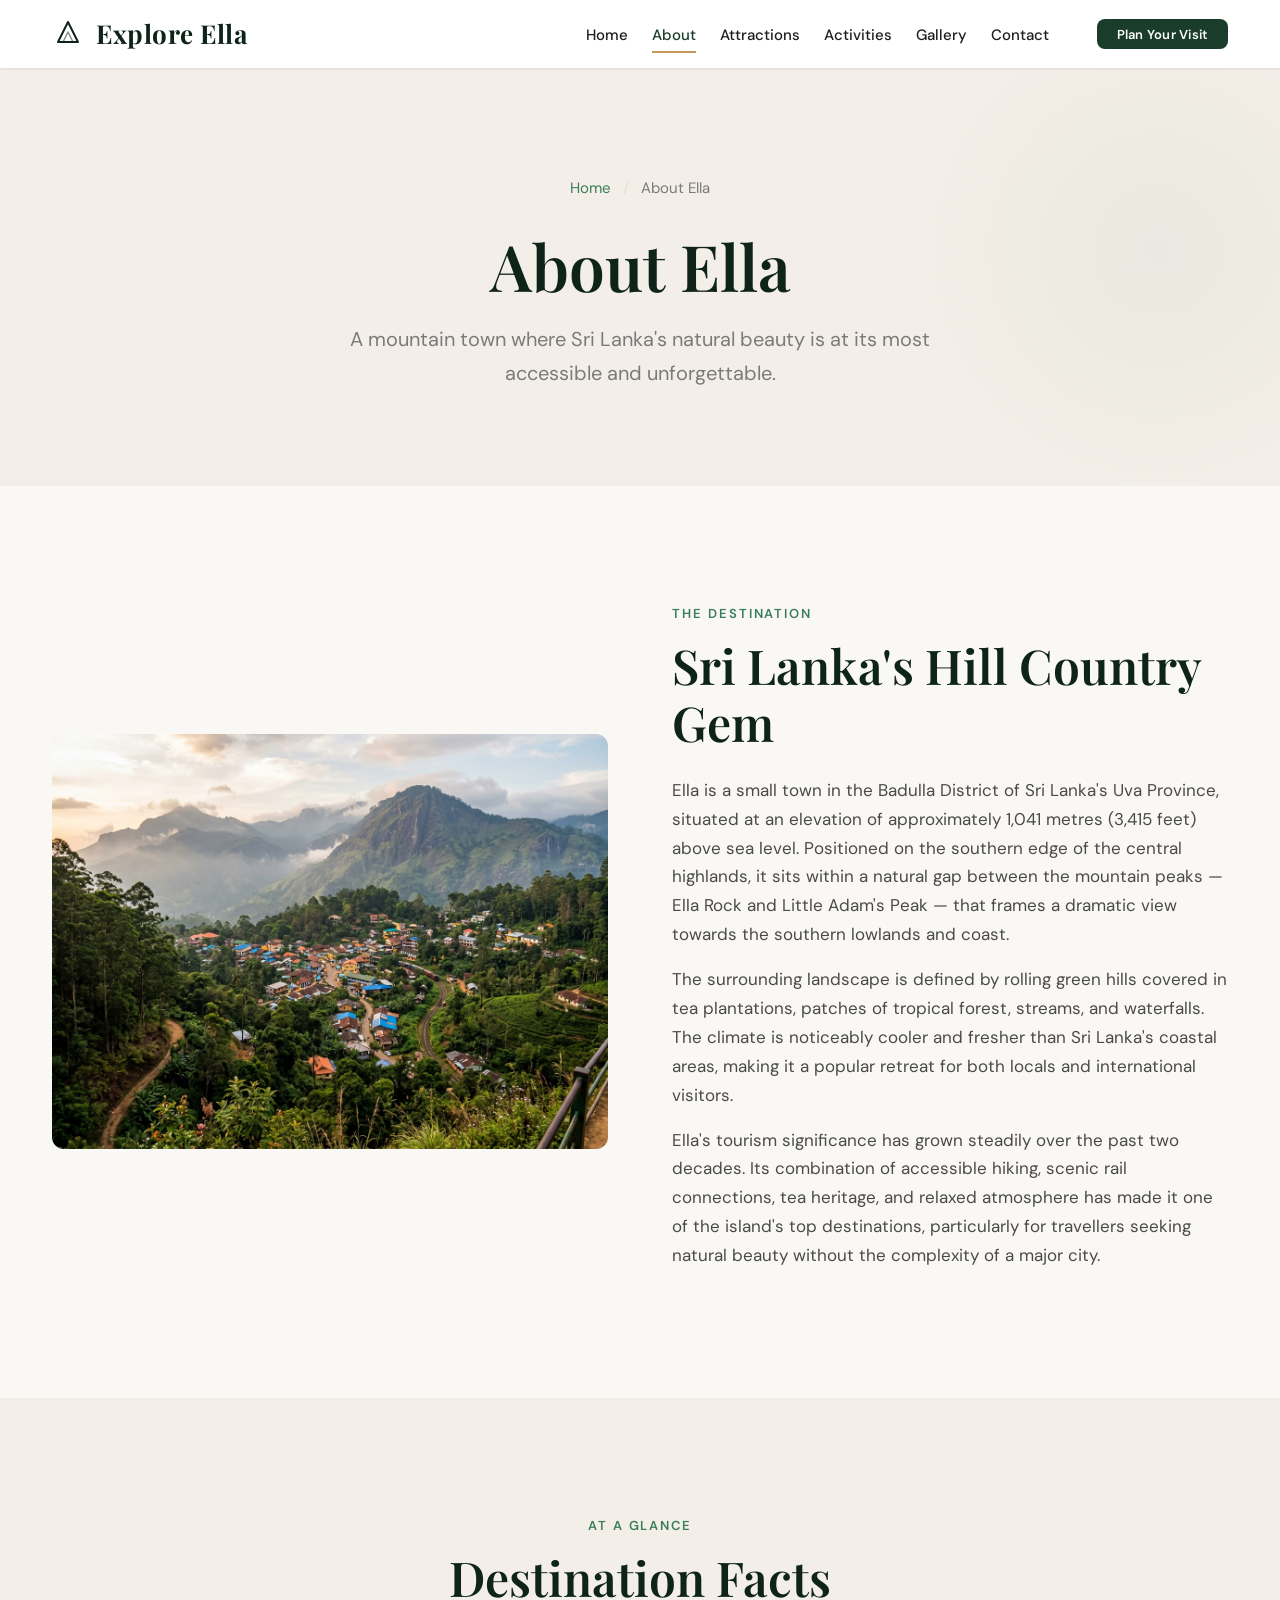
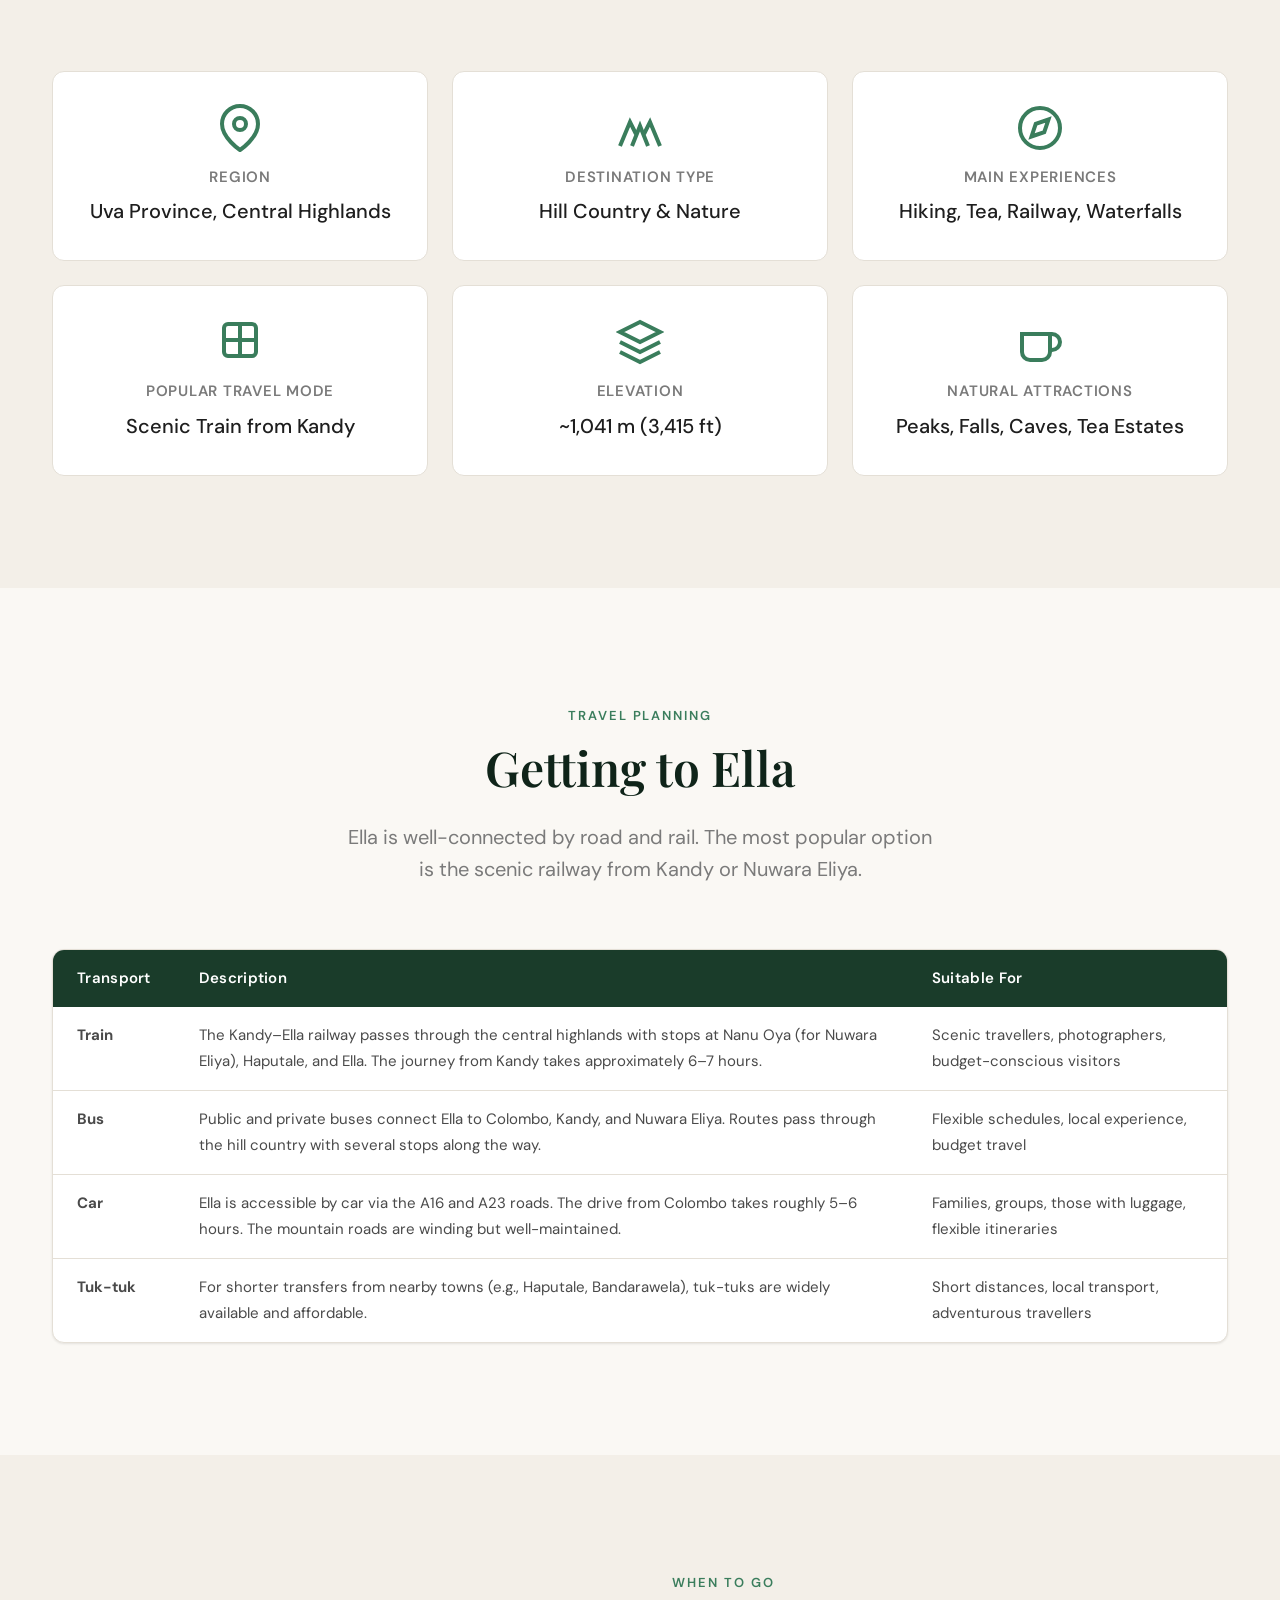
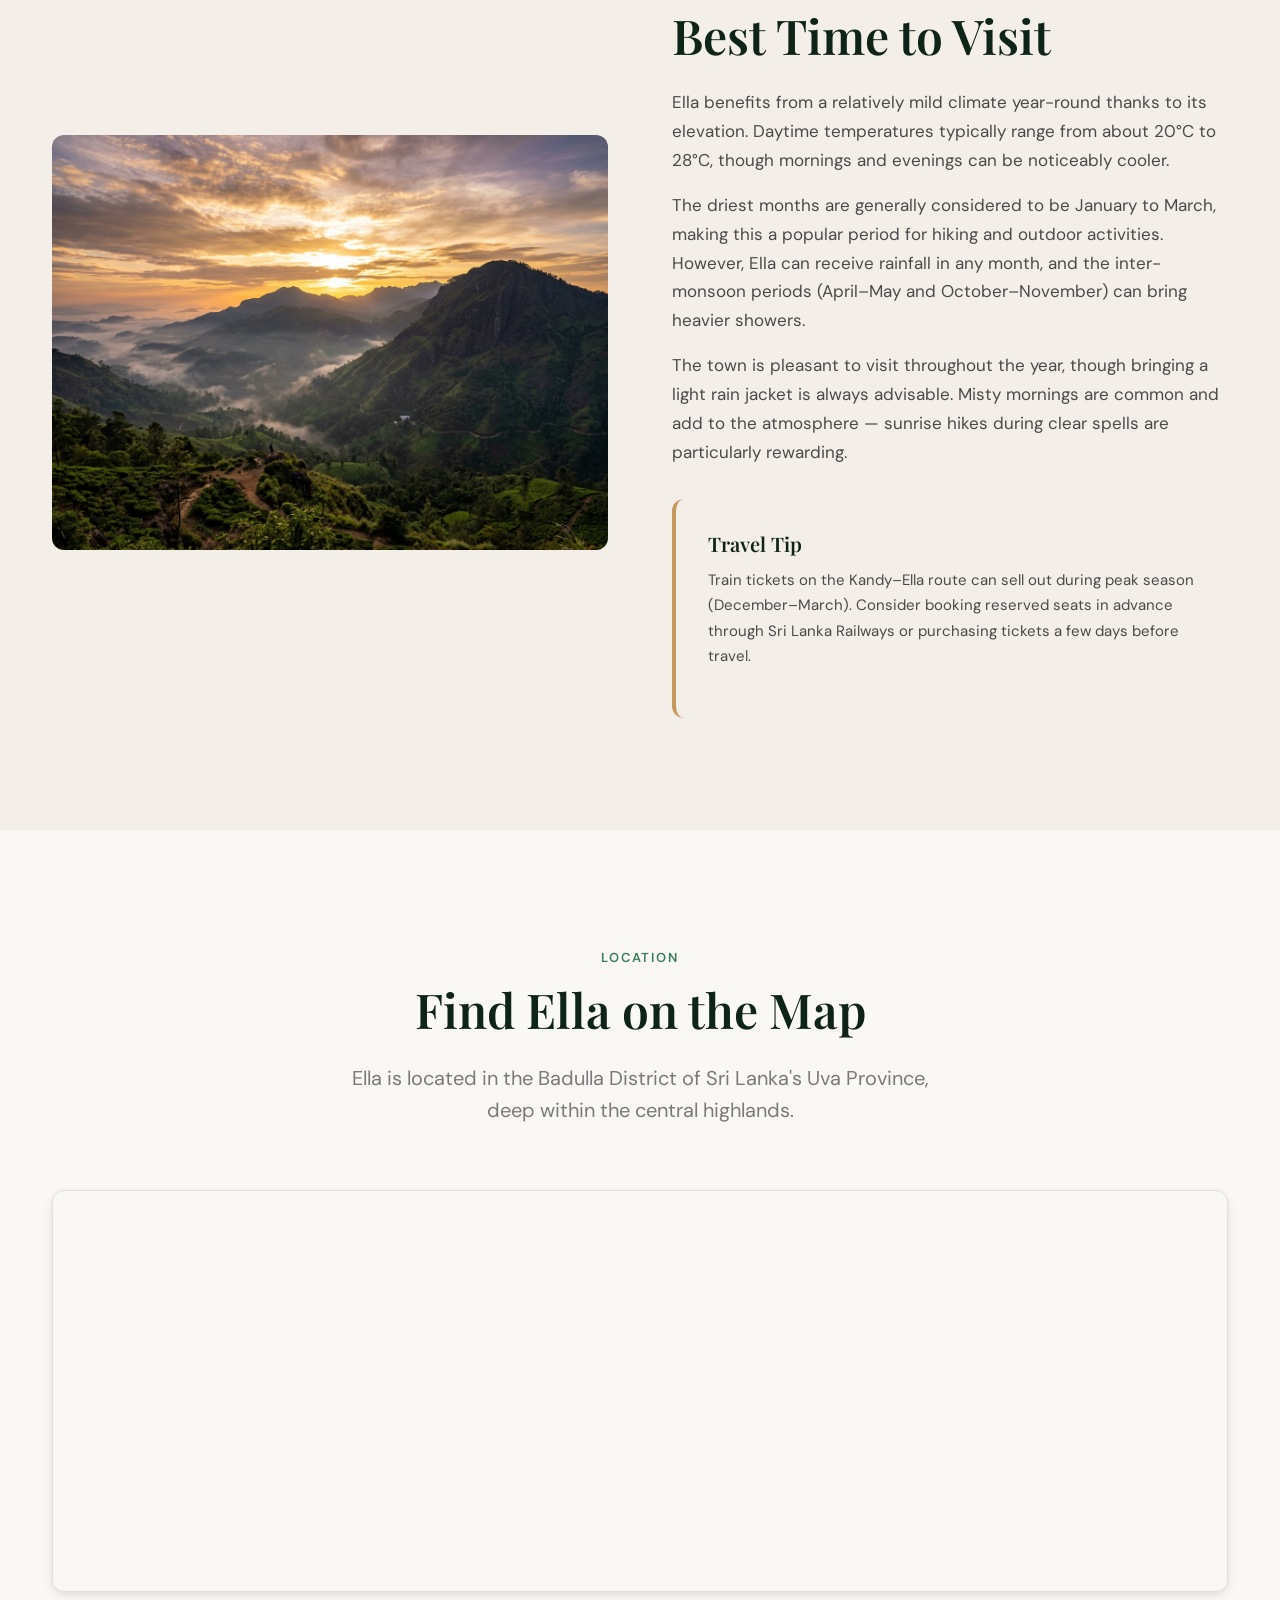
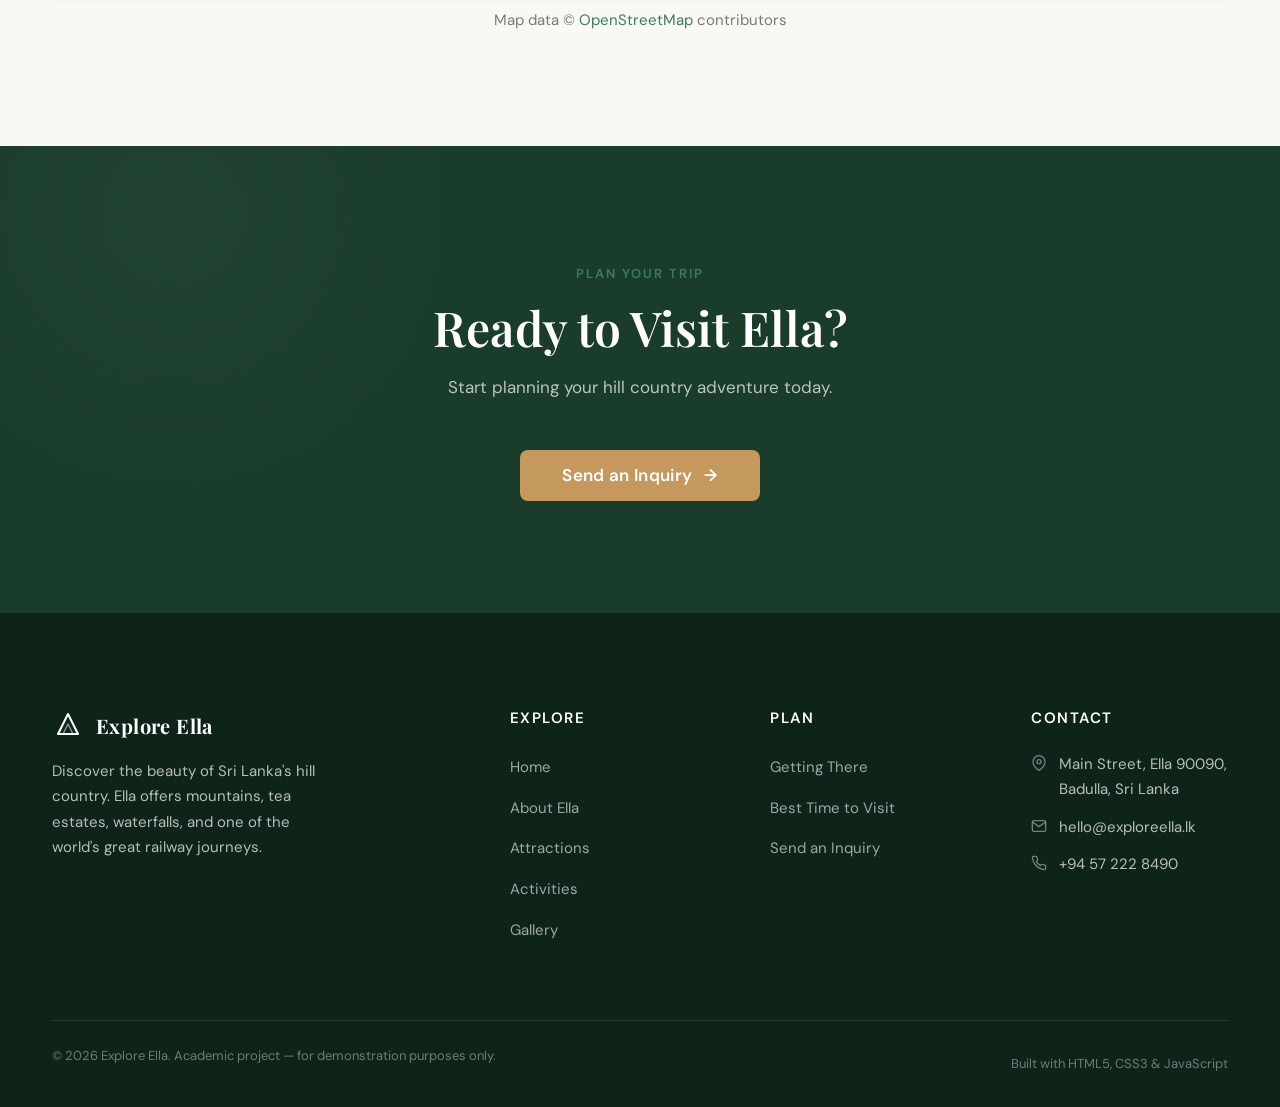
==== commit d26dad95: "Add files via upload" ====
--- a/about.html
+++ b/about.html
@@ -274,11 +274,15 @@
                     <ul class="footer-contact">
                         <li>
                             <svg viewBox="0 0 24 24" fill="none" stroke="currentColor" stroke-width="2" aria-hidden="true"><path d="M21 10c0 7-9 13-9 13s-9-6-9-13a9 9 0 0118 0z"/><circle cx="12" cy="10" r="3"/></svg>
-                            <span>Ella, Badulla District, Sri Lanka</span>
+                            <span>Main Street, Ella 90090, Badulla, Sri Lanka</span>
                         </li>
                         <li>
                             <svg viewBox="0 0 24 24" fill="none" stroke="currentColor" stroke-width="2" aria-hidden="true"><path d="M4 4h16c1.1 0 2 .9 2 2v12c0 1.1-.9 2-2 2H4c-1.1 0-2-.9-2-2V6c0-1.1.9-2 2-2z"/><polyline points="22,6 12,13 2,6"/></svg>
-                            <span>info@example.com <br><small>(placeholder)</small></span>
+                            <a href="mailto:hello@exploreella.lk">hello@exploreella.lk</a>
+                        </li>
+                        <li>
+                            <svg viewBox="0 0 24 24" fill="none" stroke="currentColor" stroke-width="2" aria-hidden="true"><path d="M22 16.92v3a2 2 0 01-2.18 2 19.79 19.79 0 01-8.63-3.07 19.5 19.5 0 01-6-6 19.79 19.79 0 01-3.07-8.67A2 2 0 014.11 2h3a2 2 0 012 1.72 12.84 12.84 0 00.7 2.81 2 2 0 01-.45 2.11L8.09 9.91a16 16 0 006 6l1.27-1.27a2 2 0 012.11-.45 12.84 12.84 0 002.81.7A2 2 0 0122 16.92z"/></svg>
+                            <a href="tel:+94572228490">+94 57 222 8490</a>
                         </li>
                     </ul>
                 </div>
--- a/css/style.css
+++ b/css/style.css
@@ -1704,6 +1704,29 @@
 .contact-info-item p {
     font-size: var(--fs-sm);
     color: var(--color-muted);
+    line-height: 1.6;
+}
+
+.contact-info-item a {
+    color: var(--color-primary);
+    text-decoration: none;
+    transition: color var(--transition-fast);
+}
+
+.contact-info-item a:hover {
+    color: var(--color-secondary);
+    text-decoration: underline;
+}
+
+.footer-contact a {
+    color: rgba(255, 255, 255, 0.7);
+    text-decoration: none;
+    transition: color var(--transition-fast);
+}
+
+.footer-contact a:hover {
+    color: #fff;
+    text-decoration: underline;
 }
 
 /* ========================================
